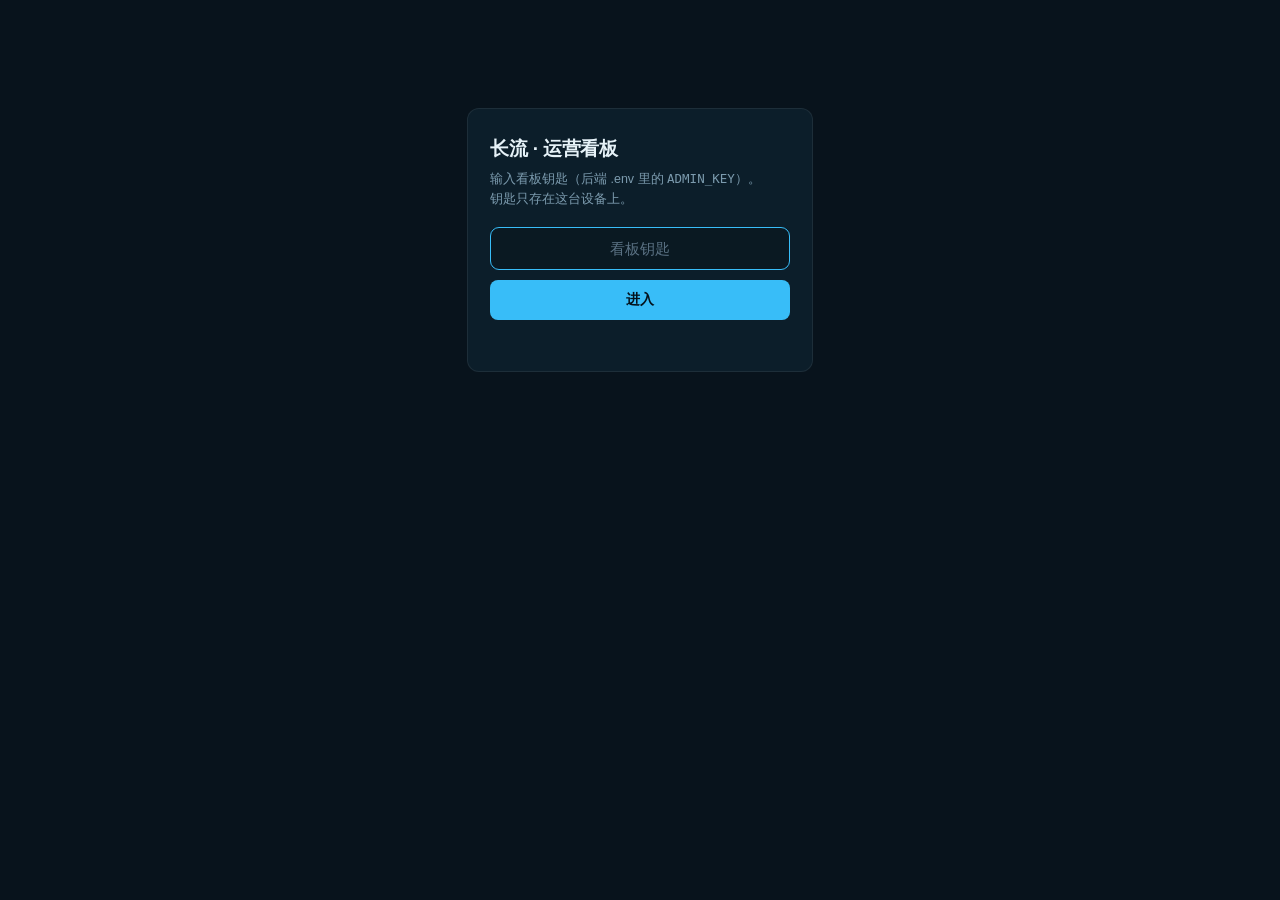
==== admin.html @ 615dea41 "看板细节打磨：表格不换行、坐标轴不重叠、KPI 文案收紧" ====
<!doctype html>
<html lang="zh-CN">
<head>
<meta charset="utf-8">
<meta name="viewport" content="width=device-width,initial-scale=1,viewport-fit=cover">
<meta name="robots" content="noindex,nofollow">
<meta name="theme-color" content="#08131C">
<title>长流 · 运营看板</title>
<style>
  :root{
    --bg:#08131C;
    --surface:#0C1E2A;
    --surface-2:#12293A;
    --line:rgba(255,255,255,.07);
    --line-2:rgba(255,255,255,.12);
    --txt:#E6F2F8;
    --dim:#7C9BAE;
    --dim-2:#5A7183;
    --accent:#38BDF8;
    --accent-2:#34D399;
    --warn:#FBBF24;
    --bad:#F87171;
    --r:12px;
  }
  *{box-sizing:border-box;-webkit-tap-highlight-color:transparent}
  html,body{margin:0;padding:0;background:var(--bg);color:var(--txt);
    font:14px/1.45 -apple-system,BlinkMacSystemFont,"Segoe UI","PingFang SC","Microsoft YaHei",sans-serif;
    -webkit-font-smoothing:antialiased}
  body{padding:0 0 48px}
  .num{font-variant-numeric:tabular-nums;letter-spacing:-.02em}

  /* ---------- 顶部 ---------- */
  .top{position:sticky;top:0;z-index:30;background:rgba(8,19,28,.86);
    backdrop-filter:saturate(160%) blur(12px);-webkit-backdrop-filter:saturate(160%) blur(12px);
    border-bottom:1px solid var(--line)}
  .top-in{max-width:1180px;margin:0 auto;padding:11px 16px;display:flex;align-items:center;gap:12px}
  .brand{display:flex;align-items:center;gap:9px;min-width:0}
  .logo{width:26px;height:26px;border-radius:8px;flex:0 0 auto;
    background:linear-gradient(140deg,#0E3550,#38BDF8);display:flex;align-items:center;
    justify-content:center;font-size:13px;font-weight:800;color:#04121c}
  .bt{font-size:15px;font-weight:700;letter-spacing:-.1px;white-space:nowrap}
  .bs{font-size:11.5px;color:var(--dim);display:flex;align-items:center;gap:5px;margin-top:1px}
  .dot{width:6px;height:6px;border-radius:50%;background:var(--accent-2);box-shadow:0 0 0 3px rgba(52,211,153,.14)}
  .dot.off{background:var(--bad);box-shadow:0 0 0 3px rgba(248,113,113,.14)}
  .spacer{flex:1}

  .btn{font-family:inherit;font-size:12.5px;font-weight:600;border:0;cursor:pointer;
    padding:7px 12px;border-radius:8px;background:var(--surface-2);color:var(--txt);
    transition:background .15s,color .15s;white-space:nowrap}
  .btn:hover{background:#17364A}
  .btn:active{transform:translateY(.5px)}
  .btn.on{background:rgba(56,189,248,.16);color:var(--accent)}
  .btn.ghost{background:transparent;box-shadow:inset 0 0 0 1px var(--line-2);color:var(--dim)}
  .btn.ghost:hover{color:var(--txt)}

  .wrap{max-width:1180px;margin:0 auto;padding:16px 16px 0}

  /* ---------- 卡片 ---------- */
  .card{background:var(--surface);border:1px solid var(--line);border-radius:var(--r);
    padding:14px 16px 12px;position:relative;overflow:hidden}
  .card-h{display:flex;align-items:center;justify-content:space-between;gap:10px;margin-bottom:10px}
  .card-t{font-size:12px;font-weight:600;color:var(--dim);letter-spacing:.02em;text-transform:none}

  /* ---------- KPI ---------- */
  .kpis{display:grid;grid-template-columns:repeat(4,1fr);gap:12px}
  .kpi{padding:13px 15px 10px}
  .kpi .k{font-size:12px;color:var(--dim);font-weight:600}
  .kpi .v{font-size:30px;font-weight:750;line-height:1.1;margin-top:6px;letter-spacing:-.03em}
  .kpi .v small{font-size:13px;font-weight:600;color:var(--dim);margin-left:4px;letter-spacing:0}
  .kpi .d{font-size:11px;color:var(--dim-2);margin-top:5px;line-height:1.5}
  .kpi .d b{font-weight:700;color:var(--txt)}
  .up{color:var(--accent-2)}.down{color:var(--bad)}.flat{color:var(--dim-2)}
  .spark{height:26px;margin-top:8px;margin-left:-2px;margin-right:-2px}

  /* ---------- 主图 ---------- */
  .main-chart{margin-top:12px}
  .chart-head{display:flex;align-items:flex-start;justify-content:space-between;gap:12px;margin-bottom:4px}
  .big{font-size:26px;font-weight:750;letter-spacing:-.03em;line-height:1.1}
  .sub{font-size:11.5px;color:var(--dim);margin-top:3px}
  .seg{display:flex;gap:4px;background:var(--surface-2);padding:3px;border-radius:9px;flex-wrap:wrap}
  .seg button{font-family:inherit;font-size:12px;font-weight:600;border:0;background:transparent;
    color:var(--dim);padding:5px 10px;border-radius:7px;cursor:pointer;white-space:nowrap}
  .seg button.on{background:rgba(56,189,248,.18);color:var(--accent)}
  .plot{position:relative;margin-top:8px}
  .plot svg{display:block;width:100%}
  .tip{position:absolute;pointer-events:none;background:#04121c;border:1px solid var(--line-2);
    border-radius:7px;padding:6px 9px;font-size:11.5px;white-space:nowrap;opacity:0;transition:opacity .1s;
    transform:translate(-50%,-100%);z-index:5;box-shadow:0 6px 18px rgba(0,0,0,.5)}
  .tip.on{opacity:1}
  .tip b{color:var(--accent);font-variant-numeric:tabular-nums}

  /* ---------- 两列 ---------- */
  .cols{display:grid;grid-template-columns:1.15fr 1fr;gap:12px;margin-top:12px}
  .bars24{display:flex;align-items:flex-end;gap:2px;height:96px;margin-top:2px}
  .b24{flex:1;background:linear-gradient(180deg,var(--accent),rgba(56,189,248,.22));
    border-radius:2px 2px 0 0;min-height:2px;position:relative}
  .b24.zero{background:rgba(255,255,255,.06)}
  .xaxis{display:flex;justify-content:space-between;font-size:10.5px;color:var(--dim-2);margin-top:5px}
  .heat-note{font-size:11.5px;color:var(--dim-2);margin-top:8px}

  .rank{display:flex;flex-direction:column;gap:9px;margin-top:2px}
  .rank-row{display:grid;grid-template-columns:78px 1fr 34px;gap:9px;align-items:center}
  .rank-n{font-size:12.5px;color:var(--dim);overflow:hidden;text-overflow:ellipsis;white-space:nowrap}
  .rank-bar{height:7px;border-radius:4px;background:rgba(255,255,255,.06);overflow:hidden}
  .rank-bar i{display:block;height:100%;border-radius:4px;
    background:linear-gradient(90deg,#1E6E96,var(--accent));transition:width .35s}
  .rank-v{font-size:12.5px;font-weight:700;text-align:right;color:var(--txt)}

  /* ---------- 表格 ---------- */
  .tbl{width:100%;border-collapse:collapse;font-size:12.5px}
  .tbl th{text-align:left;font-weight:600;color:var(--dim-2);font-size:11px;letter-spacing:.03em;
    padding:0 8px 7px;border-bottom:1px solid var(--line)}
  .tbl td{padding:7px 8px;border-bottom:1px solid rgba(255,255,255,.045);color:var(--txt)}
  .tbl tr:last-child td{border-bottom:0}
  .tbl .id{color:var(--dim-2);font-variant-numeric:tabular-nums}
  .tbl .who{font-weight:650;max-width:110px;overflow:hidden;text-overflow:ellipsis;white-space:nowrap}
  .tbl .r{text-align:right;font-variant-numeric:tabular-nums;white-space:nowrap}
  .pill{display:inline-block;font-size:10.5px;font-weight:700;padding:2px 7px;border-radius:99px;
    background:rgba(52,211,153,.14);color:var(--accent-2)}
  .pill.grey{background:rgba(255,255,255,.07);color:var(--dim)}

  /* ---------- 事件流 ---------- */
  .feed{display:flex;flex-direction:column}
  .ev{display:grid;grid-template-columns:20px 1fr auto;gap:9px;align-items:start;
    padding:7px 0;border-bottom:1px solid rgba(255,255,255,.045)}
  .ev:last-child{border-bottom:0}
  .ev-i{font-size:12px;line-height:18px;text-align:center;opacity:.85}
  .ev-t{font-size:12.5px;color:var(--txt);overflow:hidden;text-overflow:ellipsis;white-space:nowrap}
  .ev-m{font-size:11px;color:var(--dim-2);margin-top:1px}
  .ev-a{font-size:11px;color:var(--dim-2);white-space:nowrap;font-variant-numeric:tabular-nums}

  .empty{padding:26px 8px;text-align:center;color:var(--dim-2);font-size:12.5px}

  /* ---------- 登录 ---------- */
  .login{max-width:390px;margin:12vh auto 0;padding:0 22px}
  .login .card{padding:26px 22px}
  .login h1{font-size:19px;margin:0 0 6px;letter-spacing:-.2px}
  .login p{color:var(--dim);font-size:12.5px;margin:0 0 18px;line-height:1.6}
  .login input{width:100%;padding:12px 14px;border-radius:9px;border:1px solid var(--line-2);
    background:#0A1922;color:var(--txt);font-size:15px;font-family:inherit;outline:none;
    letter-spacing:.04em;text-align:center}
  .login input:focus{border-color:var(--accent)}
  .login input::placeholder{color:var(--dim-2);letter-spacing:0}
  .login button{width:100%;margin-top:10px;padding:11px;font-size:14px;background:var(--accent);color:#04121c}
  .err{color:var(--bad);font-size:12px;margin-top:9px;min-height:16px;text-align:center}

  .foot{max-width:1180px;margin:18px auto 0;padding:0 16px;color:var(--dim-2);
    font-size:11px;text-align:center;line-height:1.8}
  .foot code{background:var(--surface);padding:1px 5px;border-radius:4px;color:var(--dim)}
  .hide{display:none!important}

  /* ---------- 响应式 ---------- */
  @media (max-width:860px){
    .kpis{grid-template-columns:1fr 1fr}
    .cols{grid-template-columns:1fr}
  }
  @media (max-width:520px){
    .wrap{padding:12px 12px 0}
    .kpi .v{font-size:25px}
    .big{font-size:22px}
    .card{padding:12px 13px 10px}
    .tbl .opt{display:none}
    .bt{font-size:14px}
  }
</style>
</head>
<body>

<div id="login" class="login hide">
  <div class="card">
    <h1>长流 · 运营看板</h1>
    <p>输入看板钥匙（后端 .env 里的 <code>ADMIN_KEY</code>）。<br>钥匙只存在这台设备上。</p>
    <input id="key" type="password" placeholder="看板钥匙" autocomplete="off">
    <button id="enter" class="btn">进入</button>
    <div class="err" id="err"></div>
  </div>
</div>

<div id="app" class="hide">
  <div class="top">
    <div class="top-in">
      <div class="brand">
        <div class="logo">流</div>
        <div style="min-width:0">
          <div class="bt">运营看板</div>
          <div class="bs"><span class="dot" id="dot"></span><span id="stamp">连接中…</span></div>
        </div>
      </div>
      <div class="spacer"></div>
      <button id="auto" class="btn on">自动 10s</button>
      <button id="refresh" class="btn ghost">刷新</button>
      <button id="logout" class="btn ghost">换钥匙</button>
    </div>
  </div>

  <div class="wrap">
    <!-- KPI -->
    <div class="kpis">
      <div class="card kpi">
        <div class="k">注册用户</div>
        <div class="v num" id="k_users">–</div>
        <div class="d"><span id="k_users_d">今天 —</span><span id="k_users_dod" class="flat">—</span></div>
        <div class="spark" id="sp_users"></div>
      </div>
      <div class="card kpi">
        <div class="k">活跃设备</div>
        <div class="v num" id="k_dev">–</div>
        <div class="d"><span id="k_dev_d">7 天 —</span><span id="k_dev_dod" class="flat">—</span></div>
        <div class="spark" id="sp_dev"></div>
      </div>
      <div class="card kpi">
        <div class="k">今日访问 UV</div>
        <div class="v num" id="k_uv">–</div>
        <div class="d"><span id="k_uv_d">累计 —</span><span id="k_uv_dod" class="flat">—</span></div>
        <div class="spark" id="sp_pv"></div>
      </div>
      <div class="card kpi">
        <div class="k">自动识别</div>
        <div class="v num" id="k_auto">–</div>
        <div class="d"><span id="k_auto_d">今天 —</span><span id="k_auto_dod" class="flat">—</span></div>
        <div class="spark" id="sp_auto"></div>
      </div>
    </div>

    <!-- 主趋势图 -->
    <div class="card main-chart">
      <div class="chart-head">
        <div>
          <div class="card-t">近 14 天</div>
          <div class="big num" id="c_big">–</div>
          <div class="sub" id="c_sub">—</div>
        </div>
        <div class="seg" id="seg">
          <button data-m="users" class="on">新用户</button>
          <button data-m="auto">识别</button>
          <button data-m="posts">发帖</button>
          <button data-m="pv">访问</button>
        </div>
      </div>
      <div class="plot" id="plot">
        <div class="tip" id="tip"></div>
      </div>
    </div>

    <!-- 两列：时段 + 结构 -->
    <div class="cols">
      <div class="card">
        <div class="card-h"><div class="card-t">今日活跃时段（北京时间）</div>
          <div class="sub" id="h_peak" style="margin:0">—</div></div>
        <div class="bars24" id="h_bars"></div>
        <div class="xaxis"><span>0</span><span>6</span><span>12</span><span>18</span><span>23</span></div>
        <div class="heat-note" id="h_note">页面访问 + 自动识别，按小时合计</div>
      </div>
      <div class="card">
        <div class="card-t" style="margin-bottom:10px">结构占比</div>
        <div class="rank" id="rank_cat"></div>
        <div class="card-t" style="margin:14px 0 8px">识别来源</div>
        <div class="rank" id="rank_src"></div>
      </div>
    </div>

    <!-- 三块小指标 -->
    <div class="cols" style="grid-template-columns:1fr 1fr 1fr">
      <div class="card"><div class="card-t">广场帖子</div>
        <div class="v num" style="font-size:22px;font-weight:750;margin-top:4px" id="s_post">–</div>
        <div class="sub" id="s_post_d">—</div></div>
      <div class="card"><div class="card-t">投票</div>
        <div class="v num" style="font-size:22px;font-weight:750;margin-top:4px" id="s_vote">–</div>
        <div class="sub" id="s_vote_d">—</div></div>
      <div class="card"><div class="card-t">账本同步</div>
        <div class="v num" style="font-size:22px;font-weight:750;margin-top:4px" id="s_sync">–</div>
        <div class="sub" id="s_sync_d">—</div></div>
    </div>

    <!-- 明细 -->
    <div class="cols" style="grid-template-columns:1.25fr 1fr">
      <div class="card">
        <div class="card-h"><div class="card-t">最近注册</div><div class="sub" style="margin:0" id="u_note">—</div></div>
        <table class="tbl">
          <thead><tr><th style="width:42px">#</th><th>用户</th><th class="opt">设备</th><th class="r">注册</th><th class="r opt">最后活跃</th></tr></thead>
          <tbody id="u_body"><tr><td colspan="5" class="empty">加载中…</td></tr></tbody>
        </table>
      </div>
      <div class="card">
        <div class="card-h"><div class="card-t">实时动静</div><div class="sub" style="margin:0" id="f_note">—</div></div>
        <div class="feed" id="feed"><div class="empty">加载中…</div></div>
      </div>
    </div>
  </div>

  <div class="foot">
    数据只读 · 账本在云端是密文，这里看不到内容<br>
    后端没配 <code>ADMIN_KEY</code> 时整组接口返回 404
  </div>
</div>

<script>
(function () {
  "use strict";

  var API = (function () {
    var h = location.hostname;
    if (h === "book.yutiqu.eu.cc") return "https://v.yutiqu.eu.cc/api/v1";
    if (h === "127.0.0.1" || h === "localhost") return "http://127.0.0.1:8011/api/v1";
    return "https://v.yutiqu.eu.cc/api/v1";
  })();

  var KEY_STORE = "cl.admin.key";
  var $ = function (id) { return document.getElementById(id); };
  var timer = null, autoOn = true, metric = "users", stats = null, breakdown = null, busy = false;

  function key() { try { return localStorage.getItem(KEY_STORE) || ""; } catch (e) { return ""; } }
  function setKey(v) { try { v ? localStorage.setItem(KEY_STORE, v) : localStorage.removeItem(KEY_STORE); } catch (e) {} }

  function api(path) {
    return fetch(API + path, { headers: { "X-Admin-Key": key() }, cache: "no-store" })
      .then(function (r) {
        return r.text().then(function (t) {
          var j = null;
          try { j = t ? JSON.parse(t) : null; } catch (e) {}
          if (r.status === 403 || r.status === 404) {
            var e = new Error("钥匙不对，或后端没配 ADMIN_KEY");
            e.badKey = true;
            throw e;
          }
          if (!r.ok) throw new Error("HTTP " + r.status);
          return j;
        });
      });
  }

  function esc(s) {
    return String(s === undefined || s === null ? "" : s)
      .replace(/&/g, "&amp;").replace(/</g, "&lt;").replace(/>/g, "&gt;").replace(/"/g, "&quot;");
  }
  function pad(n) { return (n < 10 ? "0" : "") + n; }

  function bj(iso, withDate) {
    if (!iso) return "—";
    var t = Date.parse(iso);
    if (!isFinite(t)) return "—";
    var d = new Date(t + 8 * 3600 * 1000);
    var hm = pad(d.getUTCHours()) + ":" + pad(d.getUTCMinutes());
    return withDate ? pad(d.getUTCMonth() + 1) + "-" + pad(d.getUTCDate()) + " " + hm : hm;
  }
  function ago(iso) {
    if (!iso) return "—";
    var t = Date.parse(iso);
    if (!isFinite(t)) return "—";
    var d = Date.now() - t;
    if (d < 0) d = 0;
    if (d < 60000) return "刚刚";
    if (d < 3600000) return Math.floor(d / 60000) + " 分钟前";
    if (d < 86400000) return Math.floor(d / 3600000) + " 小时前";
    return Math.floor(d / 86400000) + " 天前";
  }
  function fmtBytes(n) {
    if (!n) return "0 KB";
    if (n < 1048576) return (n / 1024).toFixed(1) + " KB";
    return (n / 1048576).toFixed(1) + " MB";
  }

  /* ---------- 小图：sparkline ---------- */
  function sparkline(el, vals, color) {
    if (!el) return;
    var w = el.clientWidth || 120, h = el.clientHeight || 26;
    var max = Math.max.apply(null, vals.concat([1]));
    var n = vals.length;
    if (!n) { el.innerHTML = ""; return; }
    var dx = n > 1 ? w / (n - 1) : 0;
    var pts = vals.map(function (v, i) {
      var x = i * dx, y = h - 2 - (v / max) * (h - 4);
      return [x, y];
    });
    var line = pts.map(function (p, i) { return (i ? "L" : "M") + p[0].toFixed(1) + " " + p[1].toFixed(1); }).join("");
    var area = line + "L" + w + " " + h + "L0 " + h + "Z";
    var gid = "sg" + Math.random().toString(36).slice(2, 8);
    el.innerHTML =
      '<svg width="100%" height="' + h + '" viewBox="0 0 ' + w + " " + h + '" preserveAspectRatio="none">' +
      '<defs><linearGradient id="' + gid + '" x1="0" y1="0" x2="0" y2="1">' +
      '<stop offset="0" stop-color="' + color + '" stop-opacity=".28"/>' +
      '<stop offset="1" stop-color="' + color + '" stop-opacity="0"/></linearGradient></defs>' +
      '<path d="' + area + '" fill="url(#' + gid + ')"/>' +
      '<path d="' + line + '" fill="none" stroke="' + color + '" stroke-width="1.6" ' +
      'stroke-linejoin="round" stroke-linecap="round" vector-effect="non-scaling-stroke"/>' +
      "</svg>";
  }

  /* ---------- 主图：面积折线 + 网格 + hover ---------- */
  var SERIES = {
    users: { name: "新用户", color: "#38BDF8" },
    auto: { name: "自动识别", color: "#34D399" },
    posts: { name: "广场发帖", color: "#FBBF24" },
    pv: { name: "页面访问", color: "#A78BFA" }
  };

  function drawMain(trend) {
    var wrapEl = $("plot");
    if (!wrapEl || !trend || !trend.length) return;
    var w = wrapEl.clientWidth || 600;
    var h = Math.max(150, Math.min(210, Math.round(w * 0.30)));
    var padL = 30, padR = 8, padT = 10, padB = 20;
    var iw = w - padL - padR, ih = h - padT - padB;
    var meta = SERIES[metric] || SERIES.users;
    var vals = trend.map(function (d) { return d[metric] || 0; });
    var max = Math.max.apply(null, vals.concat([1]));
    // 纵轴取整到好看的刻度
    var step = Math.max(1, Math.ceil(max / 4));
    var top = step * 4;

    var x = function (i) { return padL + (trend.length > 1 ? (i * iw) / (trend.length - 1) : iw / 2); };
    var y = function (v) { return padT + ih - (v / top) * ih; };

    var svg = [];
    svg.push('<svg width="100%" height="' + h + '" viewBox="0 0 ' + w + " " + h + '" role="img">');

    // 横向网格 + 纵轴刻度
    for (var g = 0; g <= 4; g++) {
      var v = (top / 4) * g;
      var gy = y(v);
      svg.push('<line x1="' + padL + '" y1="' + gy.toFixed(1) + '" x2="' + (w - padR) + '" y2="' +
        gy.toFixed(1) + '" stroke="rgba(255,255,255,.06)" stroke-width="1"/>');
      svg.push('<text x="' + (padL - 6) + '" y="' + (gy + 3.5).toFixed(1) +
        '" fill="#5A7183" font-size="9.5" text-anchor="end">' + Math.round(v) + "</text>");
    }

    // 面积 + 线
    var line = "", area = "";
    for (var i = 0; i < trend.length; i++) {
      var px = x(i), py = y(vals[i]);
      line += (i ? "L" : "M") + px.toFixed(1) + " " + py.toFixed(1);
    }
    area = line + "L" + x(trend.length - 1).toFixed(1) + " " + (padT + ih) + "L" + x(0).toFixed(1) + " " + (padT + ih) + "Z";
    var gid = "mg" + Math.random().toString(36).slice(2, 8);
    svg.push('<defs><linearGradient id="' + gid + '" x1="0" y1="0" x2="0" y2="1">' +
      '<stop offset="0" stop-color="' + meta.color + '" stop-opacity=".30"/>' +
      '<stop offset="1" stop-color="' + meta.color + '" stop-opacity="0"/></linearGradient></defs>');
    svg.push('<path d="' + area + '" fill="url(#' + gid + ')"/>');
    svg.push('<path d="' + line + '" fill="none" stroke="' + meta.color + '" stroke-width="2" ' +
      'stroke-linejoin="round" stroke-linecap="round"/>');

    // 数据点 + 末点高亮
    for (var k = 0; k < trend.length; k++) {
      var isLast = k === trend.length - 1;
      svg.push('<circle cx="' + x(k).toFixed(1) + '" cy="' + y(vals[k]).toFixed(1) + '" r="' +
        (isLast ? 3.4 : 2.1) + '" fill="' + (isLast ? meta.color : "#0C1E2A") + '" stroke="' +
        meta.color + '" stroke-width="1.4"/>');
    }

    // 横轴日期（隔一个显示一个，窄屏更少）
    var skip = w < 420 ? 3 : 2;
    for (var m = 0; m < trend.length; m++) {
      if (m === 0) continue;   // 第一个和 y 轴的 0 会叠在一起
      if (m % skip !== 0 && m !== trend.length - 1) continue;
      svg.push('<text x="' + x(m).toFixed(1) + '" y="' + (h - 6) +
        '" fill="#5A7183" font-size="9.5" text-anchor="middle">' + esc(trend[m].day) + "</text>");
    }
    svg.push("</svg>");

    // hover 热区
    var hits = "";
    for (var q = 0; q < trend.length; q++) {
      var hw = iw / Math.max(1, trend.length - 1);
      hits += '<rect x="' + (x(q) - hw / 2).toFixed(1) + '" y="0" width="' + hw.toFixed(1) +
        '" height="' + h + '" fill="transparent" data-i="' + q + '"/>';
    }
    wrapEl.innerHTML = '<div class="tip" id="tip"></div>' + svg.join("") .replace("</svg>", hits + "</svg>");

    // 汇总
    var sum = vals.reduce(function (a, b) { return a + b; }, 0);
    var peak = Math.max.apply(null, vals);
    var peakIdx = vals.indexOf(peak);
    $("c_big").textContent = sum;
    $("c_sub").textContent = "14 天合计 · 单日最高 " + peak + "（" + trend[peakIdx].day + "）· 日均 " +
      (sum / trend.length).toFixed(1);

    // hover 提示
    var tip = $("tip");
    Array.prototype.forEach.call(wrapEl.querySelectorAll("rect[data-i]"), function (r) {
      function show(ev) {
        var i = Number(r.getAttribute("data-i"));
        var t = trend[i];
        var vv = t[metric] || 0;
        tip.innerHTML = "<b>" + vv + "</b> " + meta.name + "<br>" + esc(t.day);
        var box = wrapEl.getBoundingClientRect();
        var cx = ev.clientX - box.left;
        if (!ev.clientX) cx = x(i);
        tip.style.left = Math.max(36, Math.min(box.width - 36, cx)) + "px";
        tip.style.top = (y(vv) - 8) + "px";
        tip.classList.add("on");
      }
      r.addEventListener("mouseenter", show);
      r.addEventListener("mousemove", show);
      r.addEventListener("mouseleave", function () { tip.classList.remove("on"); });
      r.addEventListener("touchstart", show, { passive: true });
    });
  }

  /* ---------- 24 小时 ---------- */
  function drawHours(hourly) {
    var el = $("h_bars");
    if (!el) return;
    var arr = hourly || [];
    var max = Math.max.apply(null, arr.concat([1]));
    el.innerHTML = arr.map(function (v, i) {
      var pct = max > 0 ? Math.round((v / max) * 100) : 0;
      return '<div class="b24' + (v ? "" : " zero") + '" style="height:' + (v ? Math.max(pct, 5) : 3) +
        '%" title="' + i + ' 时：' + v + '"></div>';
    }).join("");
    var peak = Math.max.apply(null, arr.concat([0]));
    var at = arr.indexOf(peak);
    $("h_peak").textContent = peak > 0 ? ("最忙 " + at + ":00 · " + peak + " 次") : "今天还没有动静";
  }

  /* ---------- 占比条 ---------- */
  function drawRank(el, items, unit) {
    if (!el) return;
    if (!items || !items.length) { el.innerHTML = '<div class="empty">还没有数据</div>'; return; }
    var max = Math.max.apply(null, items.map(function (x) { return x.n; }).concat([1]));
    el.innerHTML = items.map(function (x) {
      return '<div class="rank-row">' +
        '<div class="rank-n" title="' + esc(x.name) + '">' + esc(x.name) + "</div>" +
        '<div class="rank-bar"><i style="width:' + Math.round((x.n / max) * 100) + '%"></i></div>' +
        '<div class="rank-v">' + x.n + "</div></div>";
    }).join("");
  }

  /* ---------- 列表 ---------- */
  function drawUsers(items) {
    var body = $("u_body");
    if (!items || !items.length) {
      body.innerHTML = '<tr><td colspan="5" class="empty">还没有人注册</td></tr>';
      $("u_note").textContent = "0 人";
      return;
    }
    var now = Date.now();
    $("u_note").textContent = "共 " + items.length + " 人";
    body.innerHTML = items.map(function (u) {
      var isNew = u.createdAt && (now - Date.parse(u.createdAt) < 86400000);
      return "<tr>" +
        '<td class="id">' + u.id + "</td>" +
        '<td class="who">' + esc(u.username) + "</td>" +
        '<td class="opt"><span class="pill' + (isNew ? "" : " grey") + '">' + (u.devices || 0) + " 台</span></td>" +
        '<td class="r">' + ago(u.createdAt) + "</td>" +
        '<td class="r opt">' + (u.lastSeenAt ? ago(u.lastSeenAt) : "—") + "</td>" +
        "</tr>";
    }).join("");
  }

  function drawFeed(items) {
    var el = $("feed");
    if (!items || !items.length) { el.innerHTML = '<div class="empty">还没有动静</div>'; $("f_note").textContent = ""; return; }
    var icon = { register: "👤", post: "🗳", auto: "📷", sync: "🔄" };
    $("f_note").textContent = "最近 " + items.length + " 条";
    el.innerHTML = items.map(function (e) {
      return '<div class="ev">' +
        '<div class="ev-i">' + (icon[e.kind] || "·") + "</div>" +
        "<div><div class=\"ev-t\">" + esc(e.text) + "</div>" +
        '<div class="ev-m">' + bj(e.at, true) + "</div></div>" +
        '<div class="ev-a">' + ago(e.at) + "</div></div>";
    }).join("");
  }

  function dod(today, yest) {
    var d = (today || 0) - (yest || 0);
    if (d > 0) return '<span class="up">▲ ' + d + "</span>";
    if (d < 0) return '<span class="down">▼ ' + Math.abs(d) + "</span>";
    return '<span class="flat">— 持平</span>';
  }

  /* ---------- 拉数据 ---------- */
  function load() {
    if (busy) return;
    busy = true;
    /* 四个接口并行发。
       原来是 stats 回来之后才发另外三个，隧道往返 500ms+ 的话首屏要等两轮；
       并行之后一次往返就全齐，看板打开快一倍。 */
    Promise.all([
      api("/admin/stats"),
      api("/admin/users?limit=12"),
      api("/admin/feed?limit=18"),
      api("/admin/breakdown")
    ]).then(function (res) {
      var s = res[0] || {};
      stats = s;
      var users = (res[1] && res[1].items) || [];
      var feed = (res[2] && res[2].items) || [];
      breakdown = res[3] || {};
      var tr = s.trend || [];
      var today = tr[tr.length - 1] || {};
      var yest = tr[tr.length - 2] || {};

      $("dot").className = "dot";
      $("stamp").textContent = "更新 " + bj(s.at) + " 北京时间";

      // KPI
      $("k_users").textContent = s.users.total;
      $("k_users_d").innerHTML = "今日 <b>" + s.users.today + "</b> ・ 7日 <b>" + s.users.week + "</b>";
      $("k_users_dod").innerHTML = dod(today.users, yest.users);

      $("k_dev").textContent = s.devices.activeToday;
      $("k_dev_d").innerHTML = "共 <b>" + s.devices.total + "</b> 台 ・ 7日 <b>" + s.devices.activeWeek + "</b>";
      $("k_dev_dod").innerHTML = '<span class="flat">按天见访问</span>';

      $("k_uv").textContent = s.pageview.uvToday;
      $("k_uv_d").innerHTML = "累计 <b>" + s.pageview.pvTotal + "</b> 次";
      $("k_uv_dod").innerHTML = dod(s.pageview.pvToday, yest.pv);

      $("k_auto").textContent = s.auto.total;
      $("k_auto_d").innerHTML = "今日 <b>" + s.auto.today + "</b> ・ 待确认 <b>" + s.auto.pending + "</b>";
      $("k_auto_dod").innerHTML = dod(today.auto, yest.auto);

      // sparkline：用趋势序列（最后一列是今天）
      sparkline($("sp_users"), tr.map(function (d) { return d.users; }), SERIES.users.color);
      sparkline($("sp_auto"), tr.map(function (d) { return d.auto; }), SERIES.auto.color);
      sparkline($("sp_pv"), tr.map(function (d) { return d.pv; }), SERIES.pv.color);
      // 设备没有逐日序列，用 PV 顶上（同为"来了多少次"）
      sparkline($("sp_dev"), tr.map(function (d) { return d.pv; }), "#22A6B3");

      // 主图
      drawMain(tr);

      // 小指标
      $("s_post").textContent = s.decide.posts;
      $("s_post_d").innerHTML = "今天 <b style='color:#E6F2F8'>" + s.decide.postsToday + "</b> · 评论 " + s.decide.comments;
      $("s_vote").textContent = s.decide.votes;
      $("s_vote_d").innerHTML = "今天 <b style='color:#E6F2F8'>" + s.decide.votesToday + "</b>";
      $("s_sync").textContent = s.sync.blobs;
      $("s_sync_d").textContent = fmtBytes(s.sync.bytes) + " · 最近 " + ago(s.sync.lastAt);

      // 结构
      drawHours(breakdown.hourly || []);
      drawRank($("rank_cat"), breakdown.categories || []);
      drawRank($("rank_src"), breakdown.sources || []);

      drawUsers(users);
      drawFeed(feed);

      busy = false;
    }).catch(function (e) {
      busy = false;
      $("dot").className = "dot off";
      $("stamp").textContent = "拉不到数据：" + (e.message || e);
      if (e.badKey) showLogin(e.message);
    });
  }

  function start() { stop(); if (autoOn) timer = setInterval(load, 10000); load(); }
  function stop() { if (timer) { clearInterval(timer); timer = null; } }

  function showLogin(msg) {
    stop();
    $("app").classList.add("hide");
    $("login").classList.remove("hide");
    $("err").textContent = msg || "";
    setTimeout(function () { $("key").focus(); }, 60);
  }
  function showApp() {
    $("login").classList.add("hide");
    $("app").classList.remove("hide");
    start();
  }

  $("enter").addEventListener("click", function () {
    var v = ($("key").value || "").trim();
    if (!v) { $("err").textContent = "先填钥匙"; return; }
    setKey(v);
    api("/admin/stats").then(function () { showApp(); })
      .catch(function (e) {
        setKey("");
        $("err").textContent = e.badKey ? "钥匙不对，看后端的 ADMIN_KEY" : ("连不上：" + e.message);
      });
  });
  $("key").addEventListener("keydown", function (e) { if (e.key === "Enter") $("enter").click(); });

  $("refresh").addEventListener("click", function () { load(); });
  $("auto").addEventListener("click", function () {
    autoOn = !autoOn;
    $("auto").className = autoOn ? "btn on" : "btn ghost";
    $("auto").textContent = autoOn ? "自动 10s" : "已暂停";
    autoOn ? start() : stop();
  });
  $("logout").addEventListener("click", function () { setKey(""); showLogin(""); });

  Array.prototype.forEach.call(document.querySelectorAll("#seg button"), function (b) {
    b.addEventListener("click", function () {
      metric = b.getAttribute("data-m");
      Array.prototype.forEach.call(document.querySelectorAll("#seg button"), function (x) {
        x.className = x === b ? "on" : "";
      });
      if (stats) drawMain(stats.trend || []);
    });
  });

  // 窄屏只留关键列，宽度变化要重画（SVG 是按像素算的）
  var rt = null;
  window.addEventListener("resize", function () {
    if (rt) clearTimeout(rt);
    rt = setTimeout(function () {
      if (!stats) return;
      var tr = stats.trend || [];
      var m = [["k_users", "users"], ["k_auto", "auto"], ["k_uv", "pv"]];
      sparkline($("sp_users"), tr.map(function (d) { return d.users; }), SERIES.users.color);
      sparkline($("sp_auto"), tr.map(function (d) { return d.auto; }), SERIES.auto.color);
      sparkline($("sp_pv"), tr.map(function (d) { return d.pv; }), SERIES.pv.color);
      sparkline($("sp_dev"), tr.map(function (d) { return d.pv; }), "#22A6B3");
      drawMain(tr);
    }, 180);
  });

  document.addEventListener("visibilitychange", function () {
    if (document.hidden) stop(); else if (key()) start();
  });

  if (key()) showApp(); else showLogin("");
})();
</script>
</body>
</html>
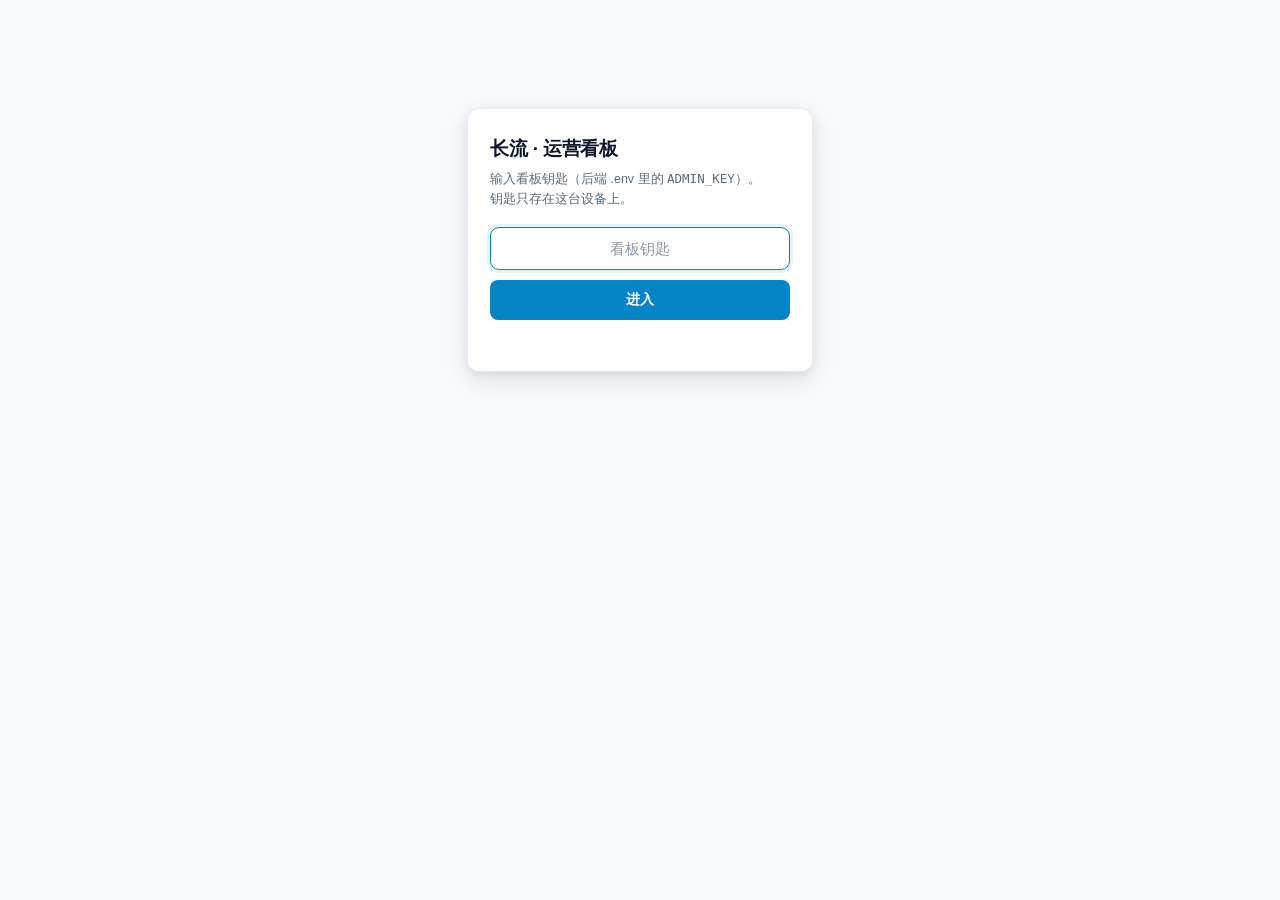
==== commit 8dbe371d: "看板改亮色主题" ====
--- a/admin.html
+++ b/admin.html
@@ -4,23 +4,26 @@
 <meta charset="utf-8">
 <meta name="viewport" content="width=device-width,initial-scale=1,viewport-fit=cover">
 <meta name="robots" content="noindex,nofollow">
-<meta name="theme-color" content="#08131C">
+<meta name="theme-color" content="#F7F9FB">
 <title>长流 · 运营看板</title>
 <style>
   :root{
-    --bg:#08131C;
-    --surface:#0C1E2A;
-    --surface-2:#12293A;
-    --line:rgba(255,255,255,.07);
-    --line-2:rgba(255,255,255,.12);
-    --txt:#E6F2F8;
-    --dim:#7C9BAE;
-    --dim-2:#5A7183;
-    --accent:#38BDF8;
-    --accent-2:#34D399;
-    --warn:#FBBF24;
-    --bad:#F87171;
+    --bg:#F7F9FB;
+    --surface:#FFFFFF;
+    --surface-2:#F1F5F9;
+    --line:#E7ECF1;
+    --line-2:#DCE3EA;
+    --txt:#0F172A;
+    --dim:#5A6B7B;
+    --dim-2:#8A99A8;
+    --accent:#0284C7;
+    --accent-soft:#E0F2FE;
+    --accent-2:#10B981;
+    --warn:#D97706;
+    --bad:#DC2626;
     --r:12px;
+    --shadow:0 1px 2px rgba(16,24,40,.04), 0 1px 3px rgba(16,24,40,.06);
+    --shadow-lg:0 8px 24px rgba(16,24,40,.10), 0 2px 6px rgba(16,24,40,.06);
   }
   *{box-sizing:border-box;-webkit-tap-highlight-color:transparent}
   html,body{margin:0;padding:0;background:var(--bg);color:var(--txt);
@@ -30,123 +33,132 @@
   .num{font-variant-numeric:tabular-nums;letter-spacing:-.02em}
 
   /* ---------- 顶部 ---------- */
-  .top{position:sticky;top:0;z-index:30;background:rgba(8,19,28,.86);
-    backdrop-filter:saturate(160%) blur(12px);-webkit-backdrop-filter:saturate(160%) blur(12px);
+  .top{position:sticky;top:0;z-index:30;background:rgba(255,255,255,.88);
+    backdrop-filter:saturate(180%) blur(12px);-webkit-backdrop-filter:saturate(180%) blur(12px);
     border-bottom:1px solid var(--line)}
   .top-in{max-width:1180px;margin:0 auto;padding:11px 16px;display:flex;align-items:center;gap:12px}
   .brand{display:flex;align-items:center;gap:9px;min-width:0}
   .logo{width:26px;height:26px;border-radius:8px;flex:0 0 auto;
     background:linear-gradient(140deg,#0E3550,#38BDF8);display:flex;align-items:center;
-    justify-content:center;font-size:13px;font-weight:800;color:#04121c}
-  .bt{font-size:15px;font-weight:700;letter-spacing:-.1px;white-space:nowrap}
+    justify-content:center;font-size:13px;font-weight:800;color:#fff;
+    box-shadow:0 1px 2px rgba(14,53,80,.25)}
+  .bt{font-size:15px;font-weight:700;letter-spacing:-.1px;white-space:nowrap;color:var(--txt)}
   .bs{font-size:11.5px;color:var(--dim);display:flex;align-items:center;gap:5px;margin-top:1px}
-  .dot{width:6px;height:6px;border-radius:50%;background:var(--accent-2);box-shadow:0 0 0 3px rgba(52,211,153,.14)}
-  .dot.off{background:var(--bad);box-shadow:0 0 0 3px rgba(248,113,113,.14)}
+  .dot{width:6px;height:6px;border-radius:50%;background:var(--accent-2);
+    box-shadow:0 0 0 3px rgba(16,185,129,.16)}
+  .dot.off{background:var(--bad);box-shadow:0 0 0 3px rgba(220,38,38,.14)}
   .spacer{flex:1}
 
   .btn{font-family:inherit;font-size:12.5px;font-weight:600;border:0;cursor:pointer;
     padding:7px 12px;border-radius:8px;background:var(--surface-2);color:var(--txt);
     transition:background .15s,color .15s;white-space:nowrap}
-  .btn:hover{background:#17364A}
+  .btn:hover{background:#E3EAF1}
   .btn:active{transform:translateY(.5px)}
-  .btn.on{background:rgba(56,189,248,.16);color:var(--accent)}
+  .btn.on{background:var(--accent-soft);color:var(--accent)}
   .btn.ghost{background:transparent;box-shadow:inset 0 0 0 1px var(--line-2);color:var(--dim)}
-  .btn.ghost:hover{color:var(--txt)}
+  .btn.ghost:hover{color:var(--txt);background:var(--surface-2)}
 
   .wrap{max-width:1180px;margin:0 auto;padding:16px 16px 0}
 
   /* ---------- 卡片 ---------- */
   .card{background:var(--surface);border:1px solid var(--line);border-radius:var(--r);
-    padding:14px 16px 12px;position:relative;overflow:hidden}
+    padding:14px 16px 12px;position:relative;overflow:hidden;box-shadow:var(--shadow)}
   .card-h{display:flex;align-items:center;justify-content:space-between;gap:10px;margin-bottom:10px}
-  .card-t{font-size:12px;font-weight:600;color:var(--dim);letter-spacing:.02em;text-transform:none}
+  .card-t{font-size:12px;font-weight:600;color:var(--dim);letter-spacing:.02em}
 
   /* ---------- KPI ---------- */
   .kpis{display:grid;grid-template-columns:repeat(4,1fr);gap:12px}
   .kpi{padding:13px 15px 10px}
   .kpi .k{font-size:12px;color:var(--dim);font-weight:600}
-  .kpi .v{font-size:30px;font-weight:750;line-height:1.1;margin-top:6px;letter-spacing:-.03em}
-  .kpi .v small{font-size:13px;font-weight:600;color:var(--dim);margin-left:4px;letter-spacing:0}
+  .kpi .v{font-size:30px;font-weight:750;line-height:1.1;margin-top:6px;letter-spacing:-.03em;color:var(--txt)}
   .kpi .d{font-size:11px;color:var(--dim-2);margin-top:5px;line-height:1.5}
   .kpi .d b{font-weight:700;color:var(--txt)}
-  .up{color:var(--accent-2)}.down{color:var(--bad)}.flat{color:var(--dim-2)}
+  .up{color:#059669;font-weight:700}
+  .down{color:var(--bad);font-weight:700}
+  .flat{color:var(--dim-2)}
   .spark{height:26px;margin-top:8px;margin-left:-2px;margin-right:-2px}
 
   /* ---------- 主图 ---------- */
   .main-chart{margin-top:12px}
   .chart-head{display:flex;align-items:flex-start;justify-content:space-between;gap:12px;margin-bottom:4px}
-  .big{font-size:26px;font-weight:750;letter-spacing:-.03em;line-height:1.1}
+  .big{font-size:26px;font-weight:750;letter-spacing:-.03em;line-height:1.1;color:var(--txt)}
   .sub{font-size:11.5px;color:var(--dim);margin-top:3px}
   .seg{display:flex;gap:4px;background:var(--surface-2);padding:3px;border-radius:9px;flex-wrap:wrap}
   .seg button{font-family:inherit;font-size:12px;font-weight:600;border:0;background:transparent;
-    color:var(--dim);padding:5px 10px;border-radius:7px;cursor:pointer;white-space:nowrap}
-  .seg button.on{background:rgba(56,189,248,.18);color:var(--accent)}
+    color:var(--dim);padding:5px 10px;border-radius:7px;cursor:pointer;white-space:nowrap;transition:.15s}
+  .seg button:hover{color:var(--txt)}
+  .seg button.on{background:#fff;color:var(--accent);box-shadow:0 1px 2px rgba(16,24,40,.08)}
   .plot{position:relative;margin-top:8px}
   .plot svg{display:block;width:100%}
-  .tip{position:absolute;pointer-events:none;background:#04121c;border:1px solid var(--line-2);
-    border-radius:7px;padding:6px 9px;font-size:11.5px;white-space:nowrap;opacity:0;transition:opacity .1s;
-    transform:translate(-50%,-100%);z-index:5;box-shadow:0 6px 18px rgba(0,0,0,.5)}
+  .tip{position:absolute;pointer-events:none;background:#fff;border:1px solid var(--line-2);
+    border-radius:8px;padding:6px 10px;font-size:11.5px;color:var(--txt);white-space:nowrap;
+    opacity:0;transition:opacity .1s;transform:translate(-50%,-100%);
+    z-index:5;box-shadow:var(--shadow-lg)}
   .tip.on{opacity:1}
-  .tip b{color:var(--accent);font-variant-numeric:tabular-nums}
+  .tip b{color:var(--accent);font-variant-numeric:tabular-nums;font-size:13px}
 
   /* ---------- 两列 ---------- */
   .cols{display:grid;grid-template-columns:1.15fr 1fr;gap:12px;margin-top:12px}
   .bars24{display:flex;align-items:flex-end;gap:2px;height:96px;margin-top:2px}
-  .b24{flex:1;background:linear-gradient(180deg,var(--accent),rgba(56,189,248,.22));
+  .b24{flex:1;background:linear-gradient(180deg,#38BDF8,#BAE6FD);
     border-radius:2px 2px 0 0;min-height:2px;position:relative}
-  .b24.zero{background:rgba(255,255,255,.06)}
+  .b24.zero{background:#EDF1F5}
   .xaxis{display:flex;justify-content:space-between;font-size:10.5px;color:var(--dim-2);margin-top:5px}
   .heat-note{font-size:11.5px;color:var(--dim-2);margin-top:8px}
 
   .rank{display:flex;flex-direction:column;gap:9px;margin-top:2px}
   .rank-row{display:grid;grid-template-columns:78px 1fr 34px;gap:9px;align-items:center}
   .rank-n{font-size:12.5px;color:var(--dim);overflow:hidden;text-overflow:ellipsis;white-space:nowrap}
-  .rank-bar{height:7px;border-radius:4px;background:rgba(255,255,255,.06);overflow:hidden}
+  .rank-bar{height:7px;border-radius:4px;background:#EEF2F6;overflow:hidden}
   .rank-bar i{display:block;height:100%;border-radius:4px;
-    background:linear-gradient(90deg,#1E6E96,var(--accent));transition:width .35s}
+    background:linear-gradient(90deg,#7DD3FC,#0284C7);transition:width .35s}
   .rank-v{font-size:12.5px;font-weight:700;text-align:right;color:var(--txt)}
 
   /* ---------- 表格 ---------- */
   .tbl{width:100%;border-collapse:collapse;font-size:12.5px}
   .tbl th{text-align:left;font-weight:600;color:var(--dim-2);font-size:11px;letter-spacing:.03em;
     padding:0 8px 7px;border-bottom:1px solid var(--line)}
-  .tbl td{padding:7px 8px;border-bottom:1px solid rgba(255,255,255,.045);color:var(--txt)}
+  .tbl td{padding:7px 8px;border-bottom:1px solid #F1F5F9;color:var(--txt)}
   .tbl tr:last-child td{border-bottom:0}
+  .tbl tbody tr:hover td{background:#FAFCFE}
   .tbl .id{color:var(--dim-2);font-variant-numeric:tabular-nums}
-  .tbl .who{font-weight:650;max-width:110px;overflow:hidden;text-overflow:ellipsis;white-space:nowrap}
-  .tbl .r{text-align:right;font-variant-numeric:tabular-nums;white-space:nowrap}
+  .tbl .who{font-weight:650;max-width:92px;overflow:hidden;text-overflow:ellipsis;white-space:nowrap}
+  .tbl .r{text-align:right;font-variant-numeric:tabular-nums;white-space:nowrap;color:var(--dim)}
   .pill{display:inline-block;font-size:10.5px;font-weight:700;padding:2px 7px;border-radius:99px;
-    background:rgba(52,211,153,.14);color:var(--accent-2)}
-  .pill.grey{background:rgba(255,255,255,.07);color:var(--dim)}
+    background:#D1FAE5;color:#047857}
+  .pill.grey{background:#F1F5F9;color:var(--dim)}
 
   /* ---------- 事件流 ---------- */
   .feed{display:flex;flex-direction:column}
   .ev{display:grid;grid-template-columns:20px 1fr auto;gap:9px;align-items:start;
-    padding:7px 0;border-bottom:1px solid rgba(255,255,255,.045)}
+    padding:7px 0;border-bottom:1px solid #F1F5F9}
   .ev:last-child{border-bottom:0}
-  .ev-i{font-size:12px;line-height:18px;text-align:center;opacity:.85}
+  .ev-i{font-size:12px;line-height:18px;text-align:center;opacity:.9}
   .ev-t{font-size:12.5px;color:var(--txt);overflow:hidden;text-overflow:ellipsis;white-space:nowrap}
   .ev-m{font-size:11px;color:var(--dim-2);margin-top:1px}
   .ev-a{font-size:11px;color:var(--dim-2);white-space:nowrap;font-variant-numeric:tabular-nums}
+  @media (max-width:560px){ .ev-a{display:none} .ev{grid-template-columns:20px 1fr} }
 
   .empty{padding:26px 8px;text-align:center;color:var(--dim-2);font-size:12.5px}
 
   /* ---------- 登录 ---------- */
   .login{max-width:390px;margin:12vh auto 0;padding:0 22px}
-  .login .card{padding:26px 22px}
-  .login h1{font-size:19px;margin:0 0 6px;letter-spacing:-.2px}
+  .login .card{padding:26px 22px;box-shadow:var(--shadow-lg)}
+  .login h1{font-size:19px;margin:0 0 6px;letter-spacing:-.2px;color:var(--txt)}
   .login p{color:var(--dim);font-size:12.5px;margin:0 0 18px;line-height:1.6}
   .login input{width:100%;padding:12px 14px;border-radius:9px;border:1px solid var(--line-2);
-    background:#0A1922;color:var(--txt);font-size:15px;font-family:inherit;outline:none;
-    letter-spacing:.04em;text-align:center}
-  .login input:focus{border-color:var(--accent)}
+    background:#FBFCFE;color:var(--txt);font-size:15px;font-family:inherit;outline:none;
+    letter-spacing:.04em;text-align:center;transition:border-color .15s,background .15s}
+  .login input:focus{border-color:var(--accent);background:#fff;box-shadow:0 0 0 3px rgba(2,132,199,.10)}
   .login input::placeholder{color:var(--dim-2);letter-spacing:0}
-  .login button{width:100%;margin-top:10px;padding:11px;font-size:14px;background:var(--accent);color:#04121c}
+  .login button{width:100%;margin-top:10px;padding:11px;font-size:14px;
+    background:var(--accent);color:#fff;font-weight:700}
+  .login button:hover{background:#0369A1}
   .err{color:var(--bad);font-size:12px;margin-top:9px;min-height:16px;text-align:center}
 
   .foot{max-width:1180px;margin:18px auto 0;padding:0 16px;color:var(--dim-2);
     font-size:11px;text-align:center;line-height:1.8}
-  .foot code{background:var(--surface);padding:1px 5px;border-radius:4px;color:var(--dim)}
+  .foot code{background:var(--surface-2);padding:1px 5px;border-radius:4px;color:var(--dim)}
   .hide{display:none!important}
 
   /* ---------- 响应式 ---------- */
@@ -199,25 +211,25 @@
       <div class="card kpi">
         <div class="k">注册用户</div>
         <div class="v num" id="k_users">–</div>
-        <div class="d"><span id="k_users_d">今天 —</span><span id="k_users_dod" class="flat">—</span></div>
+        <div class="d"><span id="k_users_d">今天 —</span> <span id="k_users_dod" class="flat">—</span></div>
         <div class="spark" id="sp_users"></div>
       </div>
       <div class="card kpi">
         <div class="k">活跃设备</div>
         <div class="v num" id="k_dev">–</div>
-        <div class="d"><span id="k_dev_d">7 天 —</span><span id="k_dev_dod" class="flat">—</span></div>
+        <div class="d"><span id="k_dev_d">7 天 —</span> <span id="k_dev_dod" class="flat">—</span></div>
         <div class="spark" id="sp_dev"></div>
       </div>
       <div class="card kpi">
         <div class="k">今日访问 UV</div>
         <div class="v num" id="k_uv">–</div>
-        <div class="d"><span id="k_uv_d">累计 —</span><span id="k_uv_dod" class="flat">—</span></div>
+        <div class="d"><span id="k_uv_d">累计 —</span> <span id="k_uv_dod" class="flat">—</span></div>
         <div class="spark" id="sp_pv"></div>
       </div>
       <div class="card kpi">
         <div class="k">自动识别</div>
         <div class="v num" id="k_auto">–</div>
-        <div class="d"><span id="k_auto_d">今天 —</span><span id="k_auto_dod" class="flat">—</span></div>
+        <div class="d"><span id="k_auto_d">今天 —</span> <span id="k_auto_dod" class="flat">—</span></div>
         <div class="spark" id="sp_auto"></div>
       </div>
     </div>
@@ -304,6 +316,22 @@
     if (h === "127.0.0.1" || h === "localhost") return "http://127.0.0.1:8011/api/v1";
     return "https://v.yutiqu.eu.cc/api/v1";
   })();
+
+  /* 图表配色：亮底上要够清楚，又要跟界面一家。
+     这些值只在 SVG 里用，改主题时连 CSS 变量一起改。 */
+  var THEME = {
+    grid: "#EEF2F7",
+    axis: "#94A3B8",
+    pointBg: "#FFFFFF",
+    spark: "#0284C7",
+    sparkDev: "#0891B2"
+  };
+  var SERIES = {
+    users: { name: "新用户", color: "#0284C7" },
+    auto: { name: "自动识别", color: "#10B981" },
+    posts: { name: "广场发帖", color: "#F59E0B" },
+    pv: { name: "页面访问", color: "#8B5CF6" }
+  };
 
   var KEY_STORE = "cl.admin.key";
   var $ = function (id) { return document.getElementById(id); };
@@ -369,8 +397,7 @@
     if (!n) { el.innerHTML = ""; return; }
     var dx = n > 1 ? w / (n - 1) : 0;
     var pts = vals.map(function (v, i) {
-      var x = i * dx, y = h - 2 - (v / max) * (h - 4);
-      return [x, y];
+      return [i * dx, h - 2 - (v / max) * (h - 4)];
     });
     var line = pts.map(function (p, i) { return (i ? "L" : "M") + p[0].toFixed(1) + " " + p[1].toFixed(1); }).join("");
     var area = line + "L" + w + " " + h + "L0 " + h + "Z";
@@ -378,7 +405,7 @@
     el.innerHTML =
       '<svg width="100%" height="' + h + '" viewBox="0 0 ' + w + " " + h + '" preserveAspectRatio="none">' +
       '<defs><linearGradient id="' + gid + '" x1="0" y1="0" x2="0" y2="1">' +
-      '<stop offset="0" stop-color="' + color + '" stop-opacity=".28"/>' +
+      '<stop offset="0" stop-color="' + color + '" stop-opacity=".22"/>' +
       '<stop offset="1" stop-color="' + color + '" stop-opacity="0"/></linearGradient></defs>' +
       '<path d="' + area + '" fill="url(#' + gid + ')"/>' +
       '<path d="' + line + '" fill="none" stroke="' + color + '" stroke-width="1.6" ' +
@@ -386,14 +413,7 @@
       "</svg>";
   }
 
-  /* ---------- 主图：面积折线 + 网格 + hover ---------- */
-  var SERIES = {
-    users: { name: "新用户", color: "#38BDF8" },
-    auto: { name: "自动识别", color: "#34D399" },
-    posts: { name: "广场发帖", color: "#FBBF24" },
-    pv: { name: "页面访问", color: "#A78BFA" }
-  };
-
+  /* ---------- 主图 ---------- */
   function drawMain(trend) {
     var wrapEl = $("plot");
     if (!wrapEl || !trend || !trend.length) return;
@@ -404,7 +424,6 @@
     var meta = SERIES[metric] || SERIES.users;
     var vals = trend.map(function (d) { return d[metric] || 0; });
     var max = Math.max.apply(null, vals.concat([1]));
-    // 纵轴取整到好看的刻度
     var step = Math.max(1, Math.ceil(max / 4));
     var top = step * 4;
 
@@ -414,59 +433,58 @@
     var svg = [];
     svg.push('<svg width="100%" height="' + h + '" viewBox="0 0 ' + w + " " + h + '" role="img">');
 
-    // 横向网格 + 纵轴刻度
     for (var g = 0; g <= 4; g++) {
       var v = (top / 4) * g;
       var gy = y(v);
       svg.push('<line x1="' + padL + '" y1="' + gy.toFixed(1) + '" x2="' + (w - padR) + '" y2="' +
-        gy.toFixed(1) + '" stroke="rgba(255,255,255,.06)" stroke-width="1"/>');
+        gy.toFixed(1) + '" stroke="' + THEME.grid + '" stroke-width="1"/>');
       svg.push('<text x="' + (padL - 6) + '" y="' + (gy + 3.5).toFixed(1) +
-        '" fill="#5A7183" font-size="9.5" text-anchor="end">' + Math.round(v) + "</text>");
+        '" fill="' + THEME.axis + '" font-size="9.5" text-anchor="end">' + Math.round(v) + "</text>");
     }
 
-    // 面积 + 线
-    var line = "", area = "";
+    var line = "";
     for (var i = 0; i < trend.length; i++) {
-      var px = x(i), py = y(vals[i]);
-      line += (i ? "L" : "M") + px.toFixed(1) + " " + py.toFixed(1);
+      line += (i ? "L" : "M") + x(i).toFixed(1) + " " + y(vals[i]).toFixed(1);
     }
-    area = line + "L" + x(trend.length - 1).toFixed(1) + " " + (padT + ih) + "L" + x(0).toFixed(1) + " " + (padT + ih) + "Z";
+    var area = line + "L" + x(trend.length - 1).toFixed(1) + " " + (padT + ih) +
+      "L" + x(0).toFixed(1) + " " + (padT + ih) + "Z";
     var gid = "mg" + Math.random().toString(36).slice(2, 8);
     svg.push('<defs><linearGradient id="' + gid + '" x1="0" y1="0" x2="0" y2="1">' +
-      '<stop offset="0" stop-color="' + meta.color + '" stop-opacity=".30"/>' +
-      '<stop offset="1" stop-color="' + meta.color + '" stop-opacity="0"/></linearGradient></defs>');
+      '<stop offset="0" stop-color="' + meta.color + '" stop-opacity=".20"/>' +
+      '<stop offset="1" stop-color="' + meta.color + '" stop-opacity=".01"/></linearGradient></defs>');
     svg.push('<path d="' + area + '" fill="url(#' + gid + ')"/>');
     svg.push('<path d="' + line + '" fill="none" stroke="' + meta.color + '" stroke-width="2" ' +
       'stroke-linejoin="round" stroke-linecap="round"/>');
 
-    // 数据点 + 末点高亮
     for (var k = 0; k < trend.length; k++) {
       var isLast = k === trend.length - 1;
       svg.push('<circle cx="' + x(k).toFixed(1) + '" cy="' + y(vals[k]).toFixed(1) + '" r="' +
-        (isLast ? 3.4 : 2.1) + '" fill="' + (isLast ? meta.color : "#0C1E2A") + '" stroke="' +
+        (isLast ? 3.4 : 2.1) + '" fill="' + (isLast ? meta.color : THEME.pointBg) + '" stroke="' +
         meta.color + '" stroke-width="1.4"/>');
     }
 
-    // 横轴日期（隔一个显示一个，窄屏更少）
     var skip = w < 420 ? 3 : 2;
     for (var m = 0; m < trend.length; m++) {
       if (m === 0) continue;   // 第一个和 y 轴的 0 会叠在一起
-      if (m % skip !== 0 && m !== trend.length - 1) continue;
+      var isLastLbl = m === trend.length - 1;
+      if (isLastLbl) {
+        if (x(m) - x(Math.floor(m / skip) * skip) < 34) continue;
+      } else if (m % skip !== 0) {
+        continue;
+      }
       svg.push('<text x="' + x(m).toFixed(1) + '" y="' + (h - 6) +
-        '" fill="#5A7183" font-size="9.5" text-anchor="middle">' + esc(trend[m].day) + "</text>");
+        '" fill="' + THEME.axis + '" font-size="9.5" text-anchor="middle">' + esc(trend[m].day) + "</text>");
     }
     svg.push("</svg>");
 
-    // hover 热区
     var hits = "";
     for (var q = 0; q < trend.length; q++) {
       var hw = iw / Math.max(1, trend.length - 1);
       hits += '<rect x="' + (x(q) - hw / 2).toFixed(1) + '" y="0" width="' + hw.toFixed(1) +
         '" height="' + h + '" fill="transparent" data-i="' + q + '"/>';
     }
-    wrapEl.innerHTML = '<div class="tip" id="tip"></div>' + svg.join("") .replace("</svg>", hits + "</svg>");
-
-    // 汇总
+    wrapEl.innerHTML = '<div class="tip" id="tip"></div>' + svg.join("").replace("</svg>", hits + "</svg>");
+
     var sum = vals.reduce(function (a, b) { return a + b; }, 0);
     var peak = Math.max.apply(null, vals);
     var peakIdx = vals.indexOf(peak);
@@ -474,7 +492,6 @@
     $("c_sub").textContent = "14 天合计 · 单日最高 " + peak + "（" + trend[peakIdx].day + "）· 日均 " +
       (sum / trend.length).toFixed(1);
 
-    // hover 提示
     var tip = $("tip");
     Array.prototype.forEach.call(wrapEl.querySelectorAll("rect[data-i]"), function (r) {
       function show(ev) {
@@ -513,7 +530,7 @@
   }
 
   /* ---------- 占比条 ---------- */
-  function drawRank(el, items, unit) {
+  function drawRank(el, items) {
     if (!el) return;
     if (!items || !items.length) { el.innerHTML = '<div class="empty">还没有数据</div>'; return; }
     var max = Math.max.apply(null, items.map(function (x) { return x.n; }).concat([1]));
@@ -549,13 +566,17 @@
 
   function drawFeed(items) {
     var el = $("feed");
-    if (!items || !items.length) { el.innerHTML = '<div class="empty">还没有动静</div>'; $("f_note").textContent = ""; return; }
+    if (!items || !items.length) {
+      el.innerHTML = '<div class="empty">还没有动静</div>';
+      $("f_note").textContent = "";
+      return;
+    }
     var icon = { register: "👤", post: "🗳", auto: "📷", sync: "🔄" };
     $("f_note").textContent = "最近 " + items.length + " 条";
     el.innerHTML = items.map(function (e) {
       return '<div class="ev">' +
         '<div class="ev-i">' + (icon[e.kind] || "·") + "</div>" +
-        "<div><div class=\"ev-t\">" + esc(e.text) + "</div>" +
+        '<div><div class="ev-t">' + esc(e.text) + "</div>" +
         '<div class="ev-m">' + bj(e.at, true) + "</div></div>" +
         '<div class="ev-a">' + ago(e.at) + "</div></div>";
     }).join("");
@@ -572,9 +593,7 @@
   function load() {
     if (busy) return;
     busy = true;
-    /* 四个接口并行发。
-       原来是 stats 回来之后才发另外三个，隧道往返 500ms+ 的话首屏要等两轮；
-       并行之后一次往返就全齐，看板打开快一倍。 */
+    /* 四个接口并行：原来 stats 回来才发另外三个，隧道一次 500ms+，首屏要等两轮 */
     Promise.all([
       api("/admin/stats"),
       api("/admin/users?limit=12"),
@@ -586,6 +605,7 @@
       var users = (res[1] && res[1].items) || [];
       var feed = (res[2] && res[2].items) || [];
       breakdown = res[3] || {};
+
       var tr = s.trend || [];
       var today = tr[tr.length - 1] || {};
       var yest = tr[tr.length - 2] || {};
@@ -593,14 +613,13 @@
       $("dot").className = "dot";
       $("stamp").textContent = "更新 " + bj(s.at) + " 北京时间";
 
-      // KPI
       $("k_users").textContent = s.users.total;
       $("k_users_d").innerHTML = "今日 <b>" + s.users.today + "</b> ・ 7日 <b>" + s.users.week + "</b>";
       $("k_users_dod").innerHTML = dod(today.users, yest.users);
 
       $("k_dev").textContent = s.devices.activeToday;
       $("k_dev_d").innerHTML = "共 <b>" + s.devices.total + "</b> 台 ・ 7日 <b>" + s.devices.activeWeek + "</b>";
-      $("k_dev_dod").innerHTML = '<span class="flat">按天见访问</span>';
+      $("k_dev_dod").innerHTML = "";
 
       $("k_uv").textContent = s.pageview.uvToday;
       $("k_uv_d").innerHTML = "累计 <b>" + s.pageview.pvTotal + "</b> 次";
@@ -610,25 +629,20 @@
       $("k_auto_d").innerHTML = "今日 <b>" + s.auto.today + "</b> ・ 待确认 <b>" + s.auto.pending + "</b>";
       $("k_auto_dod").innerHTML = dod(today.auto, yest.auto);
 
-      // sparkline：用趋势序列（最后一列是今天）
       sparkline($("sp_users"), tr.map(function (d) { return d.users; }), SERIES.users.color);
       sparkline($("sp_auto"), tr.map(function (d) { return d.auto; }), SERIES.auto.color);
       sparkline($("sp_pv"), tr.map(function (d) { return d.pv; }), SERIES.pv.color);
-      // 设备没有逐日序列，用 PV 顶上（同为"来了多少次"）
-      sparkline($("sp_dev"), tr.map(function (d) { return d.pv; }), "#22A6B3");
-
-      // 主图
+      sparkline($("sp_dev"), tr.map(function (d) { return d.pv; }), THEME.sparkDev);
+
       drawMain(tr);
 
-      // 小指标
       $("s_post").textContent = s.decide.posts;
-      $("s_post_d").innerHTML = "今天 <b style='color:#E6F2F8'>" + s.decide.postsToday + "</b> · 评论 " + s.decide.comments;
+      $("s_post_d").innerHTML = "今天 <b style='color:#0F172A'>" + s.decide.postsToday + "</b> · 评论 " + s.decide.comments;
       $("s_vote").textContent = s.decide.votes;
-      $("s_vote_d").innerHTML = "今天 <b style='color:#E6F2F8'>" + s.decide.votesToday + "</b>";
+      $("s_vote_d").innerHTML = "今天 <b style='color:#0F172A'>" + s.decide.votesToday + "</b>";
       $("s_sync").textContent = s.sync.blobs;
       $("s_sync_d").textContent = fmtBytes(s.sync.bytes) + " · 最近 " + ago(s.sync.lastAt);
 
-      // 结构
       drawHours(breakdown.hourly || []);
       drawRank($("rank_cat"), breakdown.categories || []);
       drawRank($("rank_src"), breakdown.sources || []);
@@ -692,18 +706,16 @@
     });
   });
 
-  // 窄屏只留关键列，宽度变化要重画（SVG 是按像素算的）
   var rt = null;
   window.addEventListener("resize", function () {
     if (rt) clearTimeout(rt);
     rt = setTimeout(function () {
       if (!stats) return;
       var tr = stats.trend || [];
-      var m = [["k_users", "users"], ["k_auto", "auto"], ["k_uv", "pv"]];
       sparkline($("sp_users"), tr.map(function (d) { return d.users; }), SERIES.users.color);
       sparkline($("sp_auto"), tr.map(function (d) { return d.auto; }), SERIES.auto.color);
       sparkline($("sp_pv"), tr.map(function (d) { return d.pv; }), SERIES.pv.color);
-      sparkline($("sp_dev"), tr.map(function (d) { return d.pv; }), "#22A6B3");
+      sparkline($("sp_dev"), tr.map(function (d) { return d.pv; }), THEME.sparkDev);
       drawMain(tr);
     }, 180);
   });
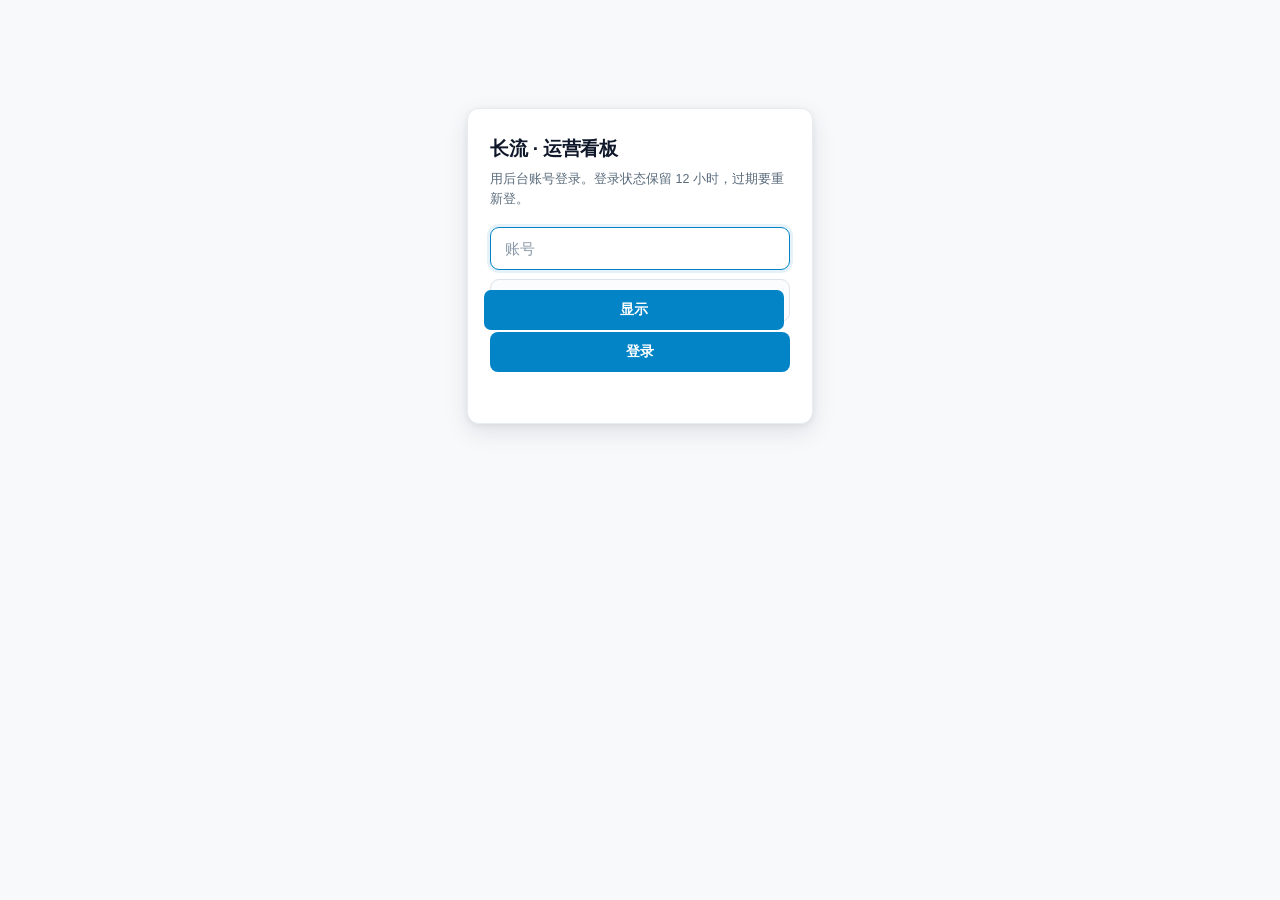
==== commit 434e4da6: "看板改成账号密码登录（token 12 小时）" ====
--- a/admin.html
+++ b/admin.html
@@ -43,7 +43,8 @@
     justify-content:center;font-size:13px;font-weight:800;color:#fff;
     box-shadow:0 1px 2px rgba(14,53,80,.25)}
   .bt{font-size:15px;font-weight:700;letter-spacing:-.1px;white-space:nowrap;color:var(--txt)}
-  .bs{font-size:11.5px;color:var(--dim);display:flex;align-items:center;gap:5px;margin-top:1px}
+  .bs{font-size:11.5px;color:var(--dim);display:flex;align-items:center;gap:5px;margin-top:1px;
+    white-space:nowrap;overflow:hidden;text-overflow:ellipsis}
   .dot{width:6px;height:6px;border-radius:50%;background:var(--accent-2);
     box-shadow:0 0 0 3px rgba(16,185,129,.16)}
   .dot.off{background:var(--bad);box-shadow:0 0 0 3px rgba(220,38,38,.14)}
@@ -122,7 +123,7 @@
   .tbl tr:last-child td{border-bottom:0}
   .tbl tbody tr:hover td{background:#FAFCFE}
   .tbl .id{color:var(--dim-2);font-variant-numeric:tabular-nums}
-  .tbl .who{font-weight:650;max-width:92px;overflow:hidden;text-overflow:ellipsis;white-space:nowrap}
+  .tbl .who{font-weight:650;max-width:124px;overflow:hidden;text-overflow:ellipsis;white-space:nowrap}
   .tbl .r{text-align:right;font-variant-numeric:tabular-nums;white-space:nowrap;color:var(--dim)}
   .pill{display:inline-block;font-size:10.5px;font-weight:700;padding:2px 7px;border-radius:99px;
     background:#D1FAE5;color:#047857}
@@ -146,11 +147,20 @@
   .login .card{padding:26px 22px;box-shadow:var(--shadow-lg)}
   .login h1{font-size:19px;margin:0 0 6px;letter-spacing:-.2px;color:var(--txt)}
   .login p{color:var(--dim);font-size:12.5px;margin:0 0 18px;line-height:1.6}
-  .login input{width:100%;padding:12px 14px;border-radius:9px;border:1px solid var(--line-2);
+  .login .ipt{width:100%;padding:12px 14px;border-radius:9px;border:1px solid var(--line-2);
     background:#FBFCFE;color:var(--txt);font-size:15px;font-family:inherit;outline:none;
-    letter-spacing:.04em;text-align:center;transition:border-color .15s,background .15s}
-  .login input:focus{border-color:var(--accent);background:#fff;box-shadow:0 0 0 3px rgba(2,132,199,.10)}
-  .login input::placeholder{color:var(--dim-2);letter-spacing:0}
+    letter-spacing:.02em;transition:border-color .15s,background .15s,box-shadow .15s}
+  .login .ipt + .ipt, .login .pwd-wrap{margin-top:9px}
+  .login .ipt:focus{border-color:var(--accent);background:#fff;box-shadow:0 0 0 3px rgba(2,132,199,.10)}
+  .login .ipt::placeholder{color:var(--dim-2)}
+  .pwd-wrap{position:relative}
+  .pwd-wrap .ipt{padding-right:58px}
+  .eye{position:absolute;right:6px;top:50%;transform:translateY(-50%);border:0;background:transparent;
+    color:var(--dim);font-family:inherit;font-size:12px;font-weight:600;cursor:pointer;
+    padding:8px 9px;border-radius:7px}
+  .eye:hover{background:var(--surface-2);color:var(--txt)}
+  .who-badge{font-size:12px;color:var(--dim);font-weight:600;white-space:nowrap}
+  @media (max-width:560px){ .who-badge{display:none} }
   .login button{width:100%;margin-top:10px;padding:11px;font-size:14px;
     background:var(--accent);color:#fff;font-weight:700}
   .login button:hover{background:#0369A1}
@@ -168,10 +178,11 @@
   }
   @media (max-width:520px){
     .wrap{padding:12px 12px 0}
+    .tbl .who{max-width:104px}
     .kpi .v{font-size:25px}
     .big{font-size:22px}
     .card{padding:12px 13px 10px}
-    .tbl .opt{display:none}
+    .tbl .opt,.tbl .dev{display:none}
     .bt{font-size:14px}
   }
 </style>
@@ -181,9 +192,13 @@
 <div id="login" class="login hide">
   <div class="card">
     <h1>长流 · 运营看板</h1>
-    <p>输入看板钥匙（后端 .env 里的 <code>ADMIN_KEY</code>）。<br>钥匙只存在这台设备上。</p>
-    <input id="key" type="password" placeholder="看板钥匙" autocomplete="off">
-    <button id="enter" class="btn">进入</button>
+    <p>用后台账号登录。登录状态保留 12 小时，过期要重新登。</p>
+    <input id="user" class="ipt" type="text" placeholder="账号" autocomplete="username" autocapitalize="off" autocorrect="off">
+    <div class="pwd-wrap">
+      <input id="pwd" class="ipt" type="password" placeholder="密码" autocomplete="current-password">
+      <button id="eye" class="eye" type="button" aria-label="显示密码">显示</button>
+    </div>
+    <button id="enter" class="btn">登录</button>
     <div class="err" id="err"></div>
   </div>
 </div>
@@ -199,9 +214,10 @@
         </div>
       </div>
       <div class="spacer"></div>
+      <span class="who-badge" id="who">—</span>
       <button id="auto" class="btn on">自动 10s</button>
       <button id="refresh" class="btn ghost">刷新</button>
-      <button id="logout" class="btn ghost">换钥匙</button>
+      <button id="logout" class="btn ghost">退出</button>
     </div>
   </div>
 
@@ -289,7 +305,7 @@
       <div class="card">
         <div class="card-h"><div class="card-t">最近注册</div><div class="sub" style="margin:0" id="u_note">—</div></div>
         <table class="tbl">
-          <thead><tr><th style="width:42px">#</th><th>用户</th><th class="opt">设备</th><th class="r">注册</th><th class="r opt">最后活跃</th></tr></thead>
+          <thead><tr><th style="width:42px">#</th><th>用户</th><th class="dev">设备</th><th class="r">注册</th><th class="r opt">最后活跃</th></tr></thead>
           <tbody id="u_body"><tr><td colspan="5" class="empty">加载中…</td></tr></tbody>
         </table>
       </div>
@@ -321,7 +337,7 @@
      这些值只在 SVG 里用，改主题时连 CSS 变量一起改。 */
   var THEME = {
     grid: "#EEF2F7",
-    axis: "#94A3B8",
+    axis: "#7C8B9A",
     pointBg: "#FFFFFF",
     spark: "#0284C7",
     sparkDev: "#0891B2"
@@ -333,28 +349,54 @@
     pv: { name: "页面访问", color: "#8B5CF6" }
   };
 
-  var KEY_STORE = "cl.admin.key";
+  var AUTH_STORE = "cl.admin.auth";
+  var LEGACY_KEY = "cl.admin.key";
   var $ = function (id) { return document.getElementById(id); };
   var timer = null, autoOn = true, metric = "users", stats = null, breakdown = null, busy = false;
 
-  function key() { try { return localStorage.getItem(KEY_STORE) || ""; } catch (e) { return ""; } }
-  function setKey(v) { try { v ? localStorage.setItem(KEY_STORE, v) : localStorage.removeItem(KEY_STORE); } catch (e) {} }
-
-  function api(path) {
-    return fetch(API + path, { headers: { "X-Admin-Key": key() }, cache: "no-store" })
-      .then(function (r) {
-        return r.text().then(function (t) {
-          var j = null;
-          try { j = t ? JSON.parse(t) : null; } catch (e) {}
-          if (r.status === 403 || r.status === 404) {
-            var e = new Error("钥匙不对，或后端没配 ADMIN_KEY");
-            e.badKey = true;
-            throw e;
-          }
-          if (!r.ok) throw new Error("HTTP " + r.status);
-          return j;
-        });
+  /* 登录态就三样：token、用户名、过期时间。token 是后端 HMAC 签的，
+     前端改不了也伪造不了；过期了后端会回 401，我们清掉重新登。 */
+  function auth() {
+    try { return JSON.parse(localStorage.getItem(AUTH_STORE) || "null"); } catch (e) { return null; }
+  }
+  function setAuth(a) {
+    try { a ? localStorage.setItem(AUTH_STORE, JSON.stringify(a)) : localStorage.removeItem(AUTH_STORE); } catch (e) {}
+  }
+  function token() { var a = auth(); return (a && a.token) || ""; }
+  function tokenAlive() {
+    var a = auth();
+    if (!a || !a.token) return false;
+    if (!a.exp) return true;
+    return a.exp * 1000 > Date.now();
+  }
+
+  function api(path, opts) {
+    var o = opts || {};
+    var headers = { "X-Admin-Token": token() };
+    if (o.body) headers["Content-Type"] = "application/json";
+    return fetch(API + path, {
+      method: o.method || "GET",
+      headers: headers,
+      body: o.body,
+      cache: "no-store"
+    }).then(function (r) {
+      return r.text().then(function (t) {
+        var j = null;
+        try { j = t ? JSON.parse(t) : null; } catch (e) {}
+        if (r.status === 401) {
+          var e = new Error((j && j.detail) || "登录已过期");
+          e.needLogin = true;
+          throw e;
+        }
+        if (r.status === 404) {
+          var e2 = new Error("后端没开看板接口");
+          e2.needLogin = true;
+          throw e2;
+        }
+        if (!r.ok) throw new Error((j && j.detail) || ("HTTP " + r.status));
+        return j;
       });
+    });
   }
 
   function esc(s) {
@@ -557,7 +599,7 @@
       return "<tr>" +
         '<td class="id">' + u.id + "</td>" +
         '<td class="who">' + esc(u.username) + "</td>" +
-        '<td class="opt"><span class="pill' + (isNew ? "" : " grey") + '">' + (u.devices || 0) + " 台</span></td>" +
+        '<td class="dev"><span class="pill' + (isNew ? "" : " grey") + '">' + (u.devices || 0) + " 台</span></td>" +
         '<td class="r">' + ago(u.createdAt) + "</td>" +
         '<td class="r opt">' + (u.lastSeenAt ? ago(u.lastSeenAt) : "—") + "</td>" +
         "</tr>";
@@ -611,7 +653,7 @@
       var yest = tr[tr.length - 2] || {};
 
       $("dot").className = "dot";
-      $("stamp").textContent = "更新 " + bj(s.at) + " 北京时间";
+      $("stamp").textContent = bj(s.at) + " 更新";
 
       $("k_users").textContent = s.users.total;
       $("k_users_d").innerHTML = "今日 <b>" + s.users.today + "</b> ・ 7日 <b>" + s.users.week + "</b>";
@@ -655,7 +697,7 @@
       busy = false;
       $("dot").className = "dot off";
       $("stamp").textContent = "拉不到数据：" + (e.message || e);
-      if (e.badKey) showLogin(e.message);
+      if (e.needLogin) { setAuth(null); showLogin(e.message); }
     });
   }
 
@@ -667,25 +709,61 @@
     $("app").classList.add("hide");
     $("login").classList.remove("hide");
     $("err").textContent = msg || "";
-    setTimeout(function () { $("key").focus(); }, 60);
+    setTimeout(function () {
+      var u = $("user");
+      if (u && !u.value) u.focus(); else if ($("pwd")) $("pwd").focus();
+    }, 60);
   }
   function showApp() {
     $("login").classList.add("hide");
     $("app").classList.remove("hide");
+    var a = auth();
+    var w = $("who");
+    if (w) w.textContent = a && a.user ? "@" + a.user : "";
     start();
   }
 
-  $("enter").addEventListener("click", function () {
-    var v = ($("key").value || "").trim();
-    if (!v) { $("err").textContent = "先填钥匙"; return; }
-    setKey(v);
-    api("/admin/stats").then(function () { showApp(); })
-      .catch(function (e) {
-        setKey("");
-        $("err").textContent = e.badKey ? "钥匙不对，看后端的 ADMIN_KEY" : ("连不上：" + e.message);
+  function doLogin() {
+    var u = ($("user").value || "").trim();
+    var p = $("pwd").value || "";
+    if (!u || !p) { $("err").textContent = "账号和密码都要填"; return; }
+    $("enter").disabled = true;
+    $("enter").textContent = "登录中…";
+    $("err").textContent = "";
+    fetch(API + "/admin/login", {
+      method: "POST",
+      headers: { "Content-Type": "application/json" },
+      body: JSON.stringify({ username: u, password: p })
+    }).then(function (r) {
+      return r.text().then(function (t) {
+        var j = null;
+        try { j = t ? JSON.parse(t) : null; } catch (e) {}
+        if (!r.ok) throw new Error((j && j.detail) || ("登录失败 HTTP " + r.status));
+        return j;
       });
+    }).then(function (j) {
+      setAuth({ token: j.token, user: j.user, exp: j.expiresAt });
+      $("pwd").value = "";
+      $("enter").disabled = false;
+      $("enter").textContent = "登录";
+      showApp();
+    }).catch(function (e) {
+      $("enter").disabled = false;
+      $("enter").textContent = "登录";
+      $("err").textContent = String(e.message || e);
+    });
+  }
+
+  $("enter").addEventListener("click", doLogin);
+  ["user", "pwd"].forEach(function (id) {
+    $(id).addEventListener("keydown", function (e) { if (e.key === "Enter") doLogin(); });
   });
-  $("key").addEventListener("keydown", function (e) { if (e.key === "Enter") $("enter").click(); });
+  $("eye").addEventListener("click", function () {
+    var p = $("pwd");
+    var show = p.type === "password";
+    p.type = show ? "text" : "password";
+    $("eye").textContent = show ? "隐藏" : "显示";
+  });
 
   $("refresh").addEventListener("click", function () { load(); });
   $("auto").addEventListener("click", function () {
@@ -694,7 +772,12 @@
     $("auto").textContent = autoOn ? "自动 10s" : "已暂停";
     autoOn ? start() : stop();
   });
-  $("logout").addEventListener("click", function () { setKey(""); showLogin(""); });
+  $("logout").addEventListener("click", function () {
+    setAuth(null);
+    stats = null;
+    showLogin("已退出");
+    $("user").value = "";
+  });
 
   Array.prototype.forEach.call(document.querySelectorAll("#seg button"), function (b) {
     b.addEventListener("click", function () {
@@ -724,7 +807,11 @@
     if (document.hidden) stop(); else if (key()) start();
   });
 
-  if (key()) showApp(); else showLogin("");
+  // 早期版本存的是明文钥匙，清掉，别留个没用的串在浏览器里
+  try { localStorage.removeItem(LEGACY_KEY); } catch (e) {}
+
+  if (tokenAlive()) showApp();
+  else { setAuth(null); showLogin(""); }
 })();
 </script>
 </body>
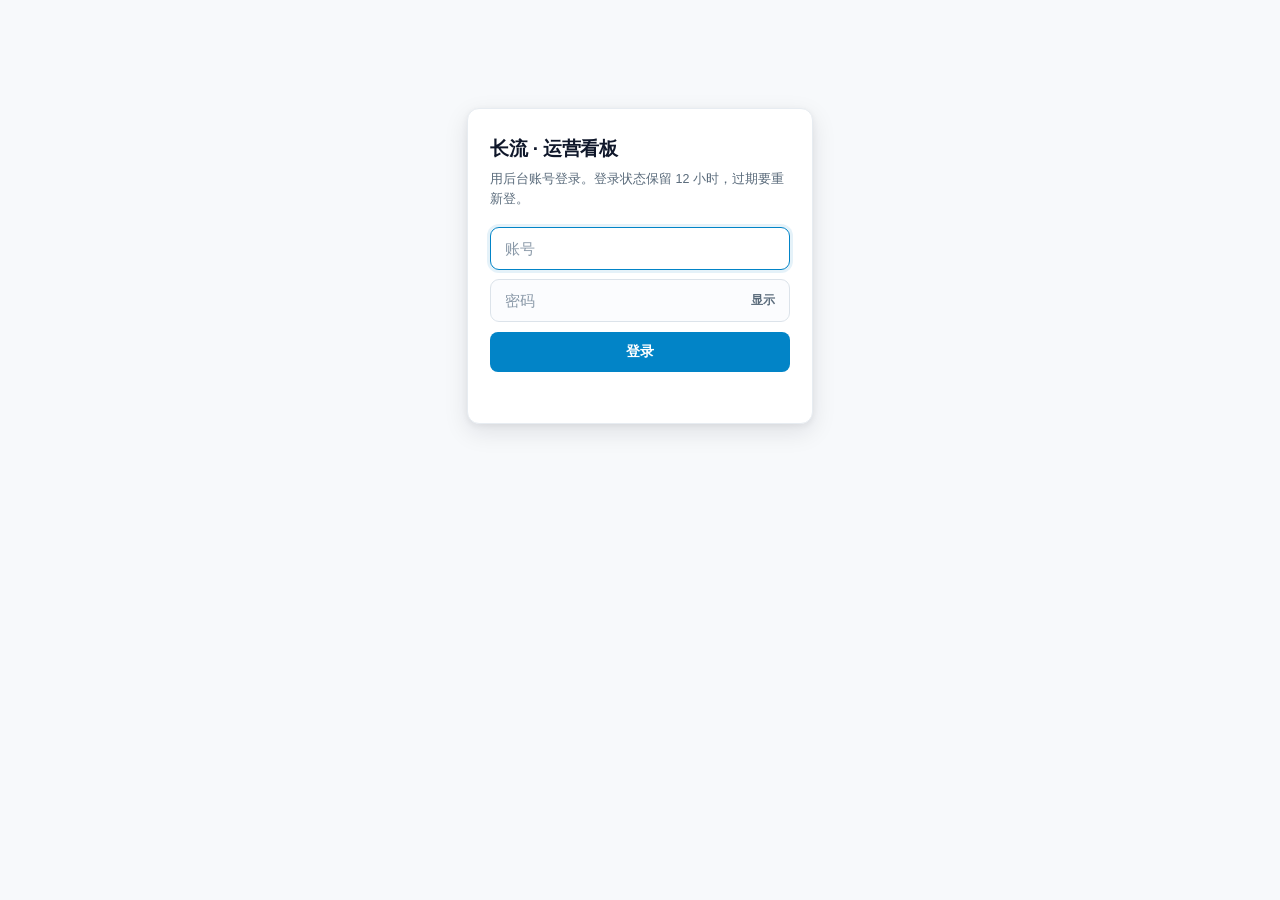
==== commit 2ebe65ac: "登录页「显示密码」按钮不再被整行按钮样式盖住" ====
--- a/admin.html
+++ b/admin.html
@@ -155,10 +155,10 @@
   .login .ipt::placeholder{color:var(--dim-2)}
   .pwd-wrap{position:relative}
   .pwd-wrap .ipt{padding-right:58px}
-  .eye{position:absolute;right:6px;top:50%;transform:translateY(-50%);border:0;background:transparent;
-    color:var(--dim);font-family:inherit;font-size:12px;font-weight:600;cursor:pointer;
-    padding:8px 9px;border-radius:7px}
-  .eye:hover{background:var(--surface-2);color:var(--txt)}
+  .login .eye{position:absolute;right:6px;top:50%;transform:translateY(-50%);border:0;
+    width:auto;margin:0;background:transparent;color:var(--dim);font-family:inherit;
+    font-size:12px;font-weight:600;cursor:pointer;padding:7px 9px;border-radius:7px;line-height:1.2}
+  .login .eye:hover{background:var(--surface-2);color:var(--txt)}
   .who-badge{font-size:12px;color:var(--dim);font-weight:600;white-space:nowrap}
   @media (max-width:560px){ .who-badge{display:none} }
   .login button{width:100%;margin-top:10px;padding:11px;font-size:14px;
@@ -318,7 +318,7 @@
 
   <div class="foot">
     数据只读 · 账本在云端是密文，这里看不到内容<br>
-    后端没配 <code>ADMIN_KEY</code> 时整组接口返回 404
+    后端没配 <code>ADMIN_PASSWORD</code> 时整组接口返回 404 · 登录 12 小时后过期
   </div>
 </div>
 
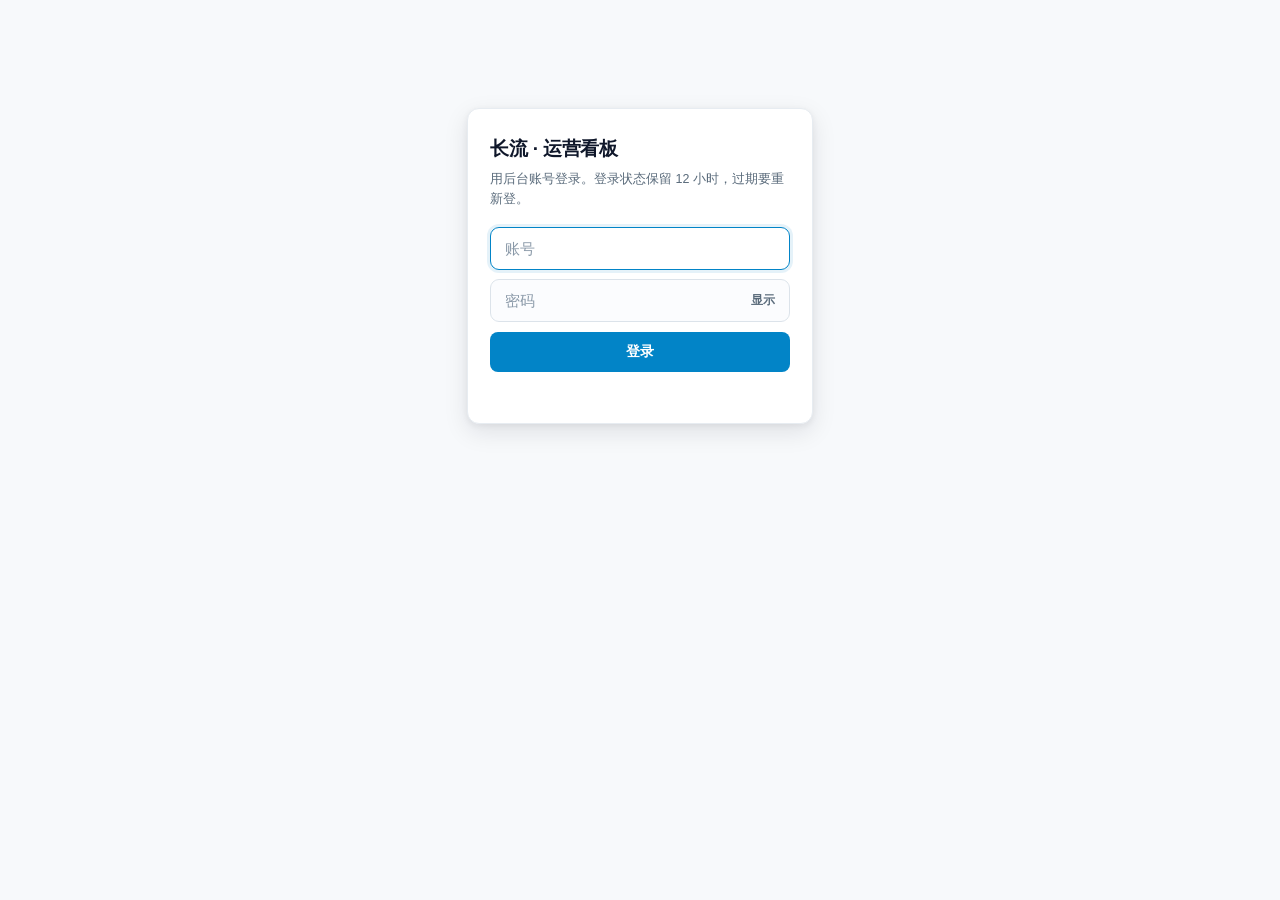
==== commit 9bd38dad: "T3 ago() 时区修复 + CACHE_VERSION bump v120→v121" ====
--- a/admin.html
+++ b/admin.html
@@ -1,818 +1,818 @@
-<!doctype html>
-<html lang="zh-CN">
-<head>
-<meta charset="utf-8">
-<meta name="viewport" content="width=device-width,initial-scale=1,viewport-fit=cover">
-<meta name="robots" content="noindex,nofollow">
-<meta name="theme-color" content="#F7F9FB">
-<title>长流 · 运营看板</title>
-<style>
-  :root{
-    --bg:#F7F9FB;
-    --surface:#FFFFFF;
-    --surface-2:#F1F5F9;
-    --line:#E7ECF1;
-    --line-2:#DCE3EA;
-    --txt:#0F172A;
-    --dim:#5A6B7B;
-    --dim-2:#8A99A8;
-    --accent:#0284C7;
-    --accent-soft:#E0F2FE;
-    --accent-2:#10B981;
-    --warn:#D97706;
-    --bad:#DC2626;
-    --r:12px;
-    --shadow:0 1px 2px rgba(16,24,40,.04), 0 1px 3px rgba(16,24,40,.06);
-    --shadow-lg:0 8px 24px rgba(16,24,40,.10), 0 2px 6px rgba(16,24,40,.06);
-  }
-  *{box-sizing:border-box;-webkit-tap-highlight-color:transparent}
-  html,body{margin:0;padding:0;background:var(--bg);color:var(--txt);
-    font:14px/1.45 -apple-system,BlinkMacSystemFont,"Segoe UI","PingFang SC","Microsoft YaHei",sans-serif;
-    -webkit-font-smoothing:antialiased}
-  body{padding:0 0 48px}
-  .num{font-variant-numeric:tabular-nums;letter-spacing:-.02em}
-
-  /* ---------- 顶部 ---------- */
-  .top{position:sticky;top:0;z-index:30;background:rgba(255,255,255,.88);
-    backdrop-filter:saturate(180%) blur(12px);-webkit-backdrop-filter:saturate(180%) blur(12px);
-    border-bottom:1px solid var(--line)}
-  .top-in{max-width:1180px;margin:0 auto;padding:11px 16px;display:flex;align-items:center;gap:12px}
-  .brand{display:flex;align-items:center;gap:9px;min-width:0}
-  .logo{width:26px;height:26px;border-radius:8px;flex:0 0 auto;
-    background:linear-gradient(140deg,#0E3550,#38BDF8);display:flex;align-items:center;
-    justify-content:center;font-size:13px;font-weight:800;color:#fff;
-    box-shadow:0 1px 2px rgba(14,53,80,.25)}
-  .bt{font-size:15px;font-weight:700;letter-spacing:-.1px;white-space:nowrap;color:var(--txt)}
-  .bs{font-size:11.5px;color:var(--dim);display:flex;align-items:center;gap:5px;margin-top:1px;
-    white-space:nowrap;overflow:hidden;text-overflow:ellipsis}
-  .dot{width:6px;height:6px;border-radius:50%;background:var(--accent-2);
-    box-shadow:0 0 0 3px rgba(16,185,129,.16)}
-  .dot.off{background:var(--bad);box-shadow:0 0 0 3px rgba(220,38,38,.14)}
-  .spacer{flex:1}
-
-  .btn{font-family:inherit;font-size:12.5px;font-weight:600;border:0;cursor:pointer;
-    padding:7px 12px;border-radius:8px;background:var(--surface-2);color:var(--txt);
-    transition:background .15s,color .15s;white-space:nowrap}
-  .btn:hover{background:#E3EAF1}
-  .btn:active{transform:translateY(.5px)}
-  .btn.on{background:var(--accent-soft);color:var(--accent)}
-  .btn.ghost{background:transparent;box-shadow:inset 0 0 0 1px var(--line-2);color:var(--dim)}
-  .btn.ghost:hover{color:var(--txt);background:var(--surface-2)}
-
-  .wrap{max-width:1180px;margin:0 auto;padding:16px 16px 0}
-
-  /* ---------- 卡片 ---------- */
-  .card{background:var(--surface);border:1px solid var(--line);border-radius:var(--r);
-    padding:14px 16px 12px;position:relative;overflow:hidden;box-shadow:var(--shadow)}
-  .card-h{display:flex;align-items:center;justify-content:space-between;gap:10px;margin-bottom:10px}
-  .card-t{font-size:12px;font-weight:600;color:var(--dim);letter-spacing:.02em}
-
-  /* ---------- KPI ---------- */
-  .kpis{display:grid;grid-template-columns:repeat(4,1fr);gap:12px}
-  .kpi{padding:13px 15px 10px}
-  .kpi .k{font-size:12px;color:var(--dim);font-weight:600}
-  .kpi .v{font-size:30px;font-weight:750;line-height:1.1;margin-top:6px;letter-spacing:-.03em;color:var(--txt)}
-  .kpi .d{font-size:11px;color:var(--dim-2);margin-top:5px;line-height:1.5}
-  .kpi .d b{font-weight:700;color:var(--txt)}
-  .up{color:#059669;font-weight:700}
-  .down{color:var(--bad);font-weight:700}
-  .flat{color:var(--dim-2)}
-  .spark{height:26px;margin-top:8px;margin-left:-2px;margin-right:-2px}
-
-  /* ---------- 主图 ---------- */
-  .main-chart{margin-top:12px}
-  .chart-head{display:flex;align-items:flex-start;justify-content:space-between;gap:12px;margin-bottom:4px}
-  .big{font-size:26px;font-weight:750;letter-spacing:-.03em;line-height:1.1;color:var(--txt)}
-  .sub{font-size:11.5px;color:var(--dim);margin-top:3px}
-  .seg{display:flex;gap:4px;background:var(--surface-2);padding:3px;border-radius:9px;flex-wrap:wrap}
-  .seg button{font-family:inherit;font-size:12px;font-weight:600;border:0;background:transparent;
-    color:var(--dim);padding:5px 10px;border-radius:7px;cursor:pointer;white-space:nowrap;transition:.15s}
-  .seg button:hover{color:var(--txt)}
-  .seg button.on{background:#fff;color:var(--accent);box-shadow:0 1px 2px rgba(16,24,40,.08)}
-  .plot{position:relative;margin-top:8px}
-  .plot svg{display:block;width:100%}
-  .tip{position:absolute;pointer-events:none;background:#fff;border:1px solid var(--line-2);
-    border-radius:8px;padding:6px 10px;font-size:11.5px;color:var(--txt);white-space:nowrap;
-    opacity:0;transition:opacity .1s;transform:translate(-50%,-100%);
-    z-index:5;box-shadow:var(--shadow-lg)}
-  .tip.on{opacity:1}
-  .tip b{color:var(--accent);font-variant-numeric:tabular-nums;font-size:13px}
-
-  /* ---------- 两列 ---------- */
-  .cols{display:grid;grid-template-columns:1.15fr 1fr;gap:12px;margin-top:12px}
-  .bars24{display:flex;align-items:flex-end;gap:2px;height:96px;margin-top:2px}
-  .b24{flex:1;background:linear-gradient(180deg,#38BDF8,#BAE6FD);
-    border-radius:2px 2px 0 0;min-height:2px;position:relative}
-  .b24.zero{background:#EDF1F5}
-  .xaxis{display:flex;justify-content:space-between;font-size:10.5px;color:var(--dim-2);margin-top:5px}
-  .heat-note{font-size:11.5px;color:var(--dim-2);margin-top:8px}
-
-  .rank{display:flex;flex-direction:column;gap:9px;margin-top:2px}
-  .rank-row{display:grid;grid-template-columns:78px 1fr 34px;gap:9px;align-items:center}
-  .rank-n{font-size:12.5px;color:var(--dim);overflow:hidden;text-overflow:ellipsis;white-space:nowrap}
-  .rank-bar{height:7px;border-radius:4px;background:#EEF2F6;overflow:hidden}
-  .rank-bar i{display:block;height:100%;border-radius:4px;
-    background:linear-gradient(90deg,#7DD3FC,#0284C7);transition:width .35s}
-  .rank-v{font-size:12.5px;font-weight:700;text-align:right;color:var(--txt)}
-
-  /* ---------- 表格 ---------- */
-  .tbl{width:100%;border-collapse:collapse;font-size:12.5px}
-  .tbl th{text-align:left;font-weight:600;color:var(--dim-2);font-size:11px;letter-spacing:.03em;
-    padding:0 8px 7px;border-bottom:1px solid var(--line)}
-  .tbl td{padding:7px 8px;border-bottom:1px solid #F1F5F9;color:var(--txt)}
-  .tbl tr:last-child td{border-bottom:0}
-  .tbl tbody tr:hover td{background:#FAFCFE}
-  .tbl .id{color:var(--dim-2);font-variant-numeric:tabular-nums}
-  .tbl .who{font-weight:650;max-width:124px;overflow:hidden;text-overflow:ellipsis;white-space:nowrap}
-  .tbl .r{text-align:right;font-variant-numeric:tabular-nums;white-space:nowrap;color:var(--dim)}
-  .pill{display:inline-block;font-size:10.5px;font-weight:700;padding:2px 7px;border-radius:99px;
-    background:#D1FAE5;color:#047857}
-  .pill.grey{background:#F1F5F9;color:var(--dim)}
-
-  /* ---------- 事件流 ---------- */
-  .feed{display:flex;flex-direction:column}
-  .ev{display:grid;grid-template-columns:20px 1fr auto;gap:9px;align-items:start;
-    padding:7px 0;border-bottom:1px solid #F1F5F9}
-  .ev:last-child{border-bottom:0}
-  .ev-i{font-size:12px;line-height:18px;text-align:center;opacity:.9}
-  .ev-t{font-size:12.5px;color:var(--txt);overflow:hidden;text-overflow:ellipsis;white-space:nowrap}
-  .ev-m{font-size:11px;color:var(--dim-2);margin-top:1px}
-  .ev-a{font-size:11px;color:var(--dim-2);white-space:nowrap;font-variant-numeric:tabular-nums}
-  @media (max-width:560px){ .ev-a{display:none} .ev{grid-template-columns:20px 1fr} }
-
-  .empty{padding:26px 8px;text-align:center;color:var(--dim-2);font-size:12.5px}
-
-  /* ---------- 登录 ---------- */
-  .login{max-width:390px;margin:12vh auto 0;padding:0 22px}
-  .login .card{padding:26px 22px;box-shadow:var(--shadow-lg)}
-  .login h1{font-size:19px;margin:0 0 6px;letter-spacing:-.2px;color:var(--txt)}
-  .login p{color:var(--dim);font-size:12.5px;margin:0 0 18px;line-height:1.6}
-  .login .ipt{width:100%;padding:12px 14px;border-radius:9px;border:1px solid var(--line-2);
-    background:#FBFCFE;color:var(--txt);font-size:15px;font-family:inherit;outline:none;
-    letter-spacing:.02em;transition:border-color .15s,background .15s,box-shadow .15s}
-  .login .ipt + .ipt, .login .pwd-wrap{margin-top:9px}
-  .login .ipt:focus{border-color:var(--accent);background:#fff;box-shadow:0 0 0 3px rgba(2,132,199,.10)}
-  .login .ipt::placeholder{color:var(--dim-2)}
-  .pwd-wrap{position:relative}
-  .pwd-wrap .ipt{padding-right:58px}
-  .login .eye{position:absolute;right:6px;top:50%;transform:translateY(-50%);border:0;
-    width:auto;margin:0;background:transparent;color:var(--dim);font-family:inherit;
-    font-size:12px;font-weight:600;cursor:pointer;padding:7px 9px;border-radius:7px;line-height:1.2}
-  .login .eye:hover{background:var(--surface-2);color:var(--txt)}
-  .who-badge{font-size:12px;color:var(--dim);font-weight:600;white-space:nowrap}
-  @media (max-width:560px){ .who-badge{display:none} }
-  .login button{width:100%;margin-top:10px;padding:11px;font-size:14px;
-    background:var(--accent);color:#fff;font-weight:700}
-  .login button:hover{background:#0369A1}
-  .err{color:var(--bad);font-size:12px;margin-top:9px;min-height:16px;text-align:center}
-
-  .foot{max-width:1180px;margin:18px auto 0;padding:0 16px;color:var(--dim-2);
-    font-size:11px;text-align:center;line-height:1.8}
-  .foot code{background:var(--surface-2);padding:1px 5px;border-radius:4px;color:var(--dim)}
-  .hide{display:none!important}
-
-  /* ---------- 响应式 ---------- */
-  @media (max-width:860px){
-    .kpis{grid-template-columns:1fr 1fr}
-    .cols{grid-template-columns:1fr}
-  }
-  @media (max-width:520px){
-    .wrap{padding:12px 12px 0}
-    .tbl .who{max-width:104px}
-    .kpi .v{font-size:25px}
-    .big{font-size:22px}
-    .card{padding:12px 13px 10px}
-    .tbl .opt,.tbl .dev{display:none}
-    .bt{font-size:14px}
-  }
-</style>
-</head>
-<body>
-
-<div id="login" class="login hide">
-  <div class="card">
-    <h1>长流 · 运营看板</h1>
-    <p>用后台账号登录。登录状态保留 12 小时，过期要重新登。</p>
-    <input id="user" class="ipt" type="text" placeholder="账号" autocomplete="username" autocapitalize="off" autocorrect="off">
-    <div class="pwd-wrap">
-      <input id="pwd" class="ipt" type="password" placeholder="密码" autocomplete="current-password">
-      <button id="eye" class="eye" type="button" aria-label="显示密码">显示</button>
-    </div>
-    <button id="enter" class="btn">登录</button>
-    <div class="err" id="err"></div>
-  </div>
-</div>
-
-<div id="app" class="hide">
-  <div class="top">
-    <div class="top-in">
-      <div class="brand">
-        <div class="logo">流</div>
-        <div style="min-width:0">
-          <div class="bt">运营看板</div>
-          <div class="bs"><span class="dot" id="dot"></span><span id="stamp">连接中…</span></div>
-        </div>
-      </div>
-      <div class="spacer"></div>
-      <span class="who-badge" id="who">—</span>
-      <button id="auto" class="btn on">自动 10s</button>
-      <button id="refresh" class="btn ghost">刷新</button>
-      <button id="logout" class="btn ghost">退出</button>
-    </div>
-  </div>
-
-  <div class="wrap">
-    <!-- KPI -->
-    <div class="kpis">
-      <div class="card kpi">
-        <div class="k">注册用户</div>
-        <div class="v num" id="k_users">–</div>
-        <div class="d"><span id="k_users_d">今天 —</span> <span id="k_users_dod" class="flat">—</span></div>
-        <div class="spark" id="sp_users"></div>
-      </div>
-      <div class="card kpi">
-        <div class="k">活跃设备</div>
-        <div class="v num" id="k_dev">–</div>
-        <div class="d"><span id="k_dev_d">7 天 —</span> <span id="k_dev_dod" class="flat">—</span></div>
-        <div class="spark" id="sp_dev"></div>
-      </div>
-      <div class="card kpi">
-        <div class="k">今日访问 UV</div>
-        <div class="v num" id="k_uv">–</div>
-        <div class="d"><span id="k_uv_d">累计 —</span> <span id="k_uv_dod" class="flat">—</span></div>
-        <div class="spark" id="sp_pv"></div>
-      </div>
-      <div class="card kpi">
-        <div class="k">自动识别</div>
-        <div class="v num" id="k_auto">–</div>
-        <div class="d"><span id="k_auto_d">今天 —</span> <span id="k_auto_dod" class="flat">—</span></div>
-        <div class="spark" id="sp_auto"></div>
-      </div>
-    </div>
-
-    <!-- 主趋势图 -->
-    <div class="card main-chart">
-      <div class="chart-head">
-        <div>
-          <div class="card-t">近 14 天</div>
-          <div class="big num" id="c_big">–</div>
-          <div class="sub" id="c_sub">—</div>
-        </div>
-        <div class="seg" id="seg">
-          <button data-m="users" class="on">新用户</button>
-          <button data-m="auto">识别</button>
-          <button data-m="posts">发帖</button>
-          <button data-m="pv">访问</button>
-        </div>
-      </div>
-      <div class="plot" id="plot">
-        <div class="tip" id="tip"></div>
-      </div>
-    </div>
-
-    <!-- 两列：时段 + 结构 -->
-    <div class="cols">
-      <div class="card">
-        <div class="card-h"><div class="card-t">今日活跃时段（北京时间）</div>
-          <div class="sub" id="h_peak" style="margin:0">—</div></div>
-        <div class="bars24" id="h_bars"></div>
-        <div class="xaxis"><span>0</span><span>6</span><span>12</span><span>18</span><span>23</span></div>
-        <div class="heat-note" id="h_note">页面访问 + 自动识别，按小时合计</div>
-      </div>
-      <div class="card">
-        <div class="card-t" style="margin-bottom:10px">结构占比</div>
-        <div class="rank" id="rank_cat"></div>
-        <div class="card-t" style="margin:14px 0 8px">识别来源</div>
-        <div class="rank" id="rank_src"></div>
-      </div>
-    </div>
-
-    <!-- 三块小指标 -->
-    <div class="cols" style="grid-template-columns:1fr 1fr 1fr">
-      <div class="card"><div class="card-t">广场帖子</div>
-        <div class="v num" style="font-size:22px;font-weight:750;margin-top:4px" id="s_post">–</div>
-        <div class="sub" id="s_post_d">—</div></div>
-      <div class="card"><div class="card-t">投票</div>
-        <div class="v num" style="font-size:22px;font-weight:750;margin-top:4px" id="s_vote">–</div>
-        <div class="sub" id="s_vote_d">—</div></div>
-      <div class="card"><div class="card-t">账本同步</div>
-        <div class="v num" style="font-size:22px;font-weight:750;margin-top:4px" id="s_sync">–</div>
-        <div class="sub" id="s_sync_d">—</div></div>
-    </div>
-
-    <!-- 明细 -->
-    <div class="cols" style="grid-template-columns:1.25fr 1fr">
-      <div class="card">
-        <div class="card-h"><div class="card-t">最近注册</div><div class="sub" style="margin:0" id="u_note">—</div></div>
-        <table class="tbl">
-          <thead><tr><th style="width:42px">#</th><th>用户</th><th class="dev">设备</th><th class="r">注册</th><th class="r opt">最后活跃</th></tr></thead>
-          <tbody id="u_body"><tr><td colspan="5" class="empty">加载中…</td></tr></tbody>
-        </table>
-      </div>
-      <div class="card">
-        <div class="card-h"><div class="card-t">实时动静</div><div class="sub" style="margin:0" id="f_note">—</div></div>
-        <div class="feed" id="feed"><div class="empty">加载中…</div></div>
-      </div>
-    </div>
-  </div>
-
-  <div class="foot">
-    数据只读 · 账本在云端是密文，这里看不到内容<br>
-    后端没配 <code>ADMIN_PASSWORD</code> 时整组接口返回 404 · 登录 12 小时后过期
-  </div>
-</div>
-
-<script>
-(function () {
-  "use strict";
-
-  var API = (function () {
-    var h = location.hostname;
-    if (h === "book.yutiqu.eu.cc") return "https://v.yutiqu.eu.cc/api/v1";
-    if (h === "127.0.0.1" || h === "localhost") return "http://127.0.0.1:8011/api/v1";
-    return "https://v.yutiqu.eu.cc/api/v1";
-  })();
-
-  /* 图表配色：亮底上要够清楚，又要跟界面一家。
-     这些值只在 SVG 里用，改主题时连 CSS 变量一起改。 */
-  var THEME = {
-    grid: "#EEF2F7",
-    axis: "#7C8B9A",
-    pointBg: "#FFFFFF",
-    spark: "#0284C7",
-    sparkDev: "#0891B2"
-  };
-  var SERIES = {
-    users: { name: "新用户", color: "#0284C7" },
-    auto: { name: "自动识别", color: "#10B981" },
-    posts: { name: "广场发帖", color: "#F59E0B" },
-    pv: { name: "页面访问", color: "#8B5CF6" }
-  };
-
-  var AUTH_STORE = "cl.admin.auth";
-  var LEGACY_KEY = "cl.admin.key";
-  var $ = function (id) { return document.getElementById(id); };
-  var timer = null, autoOn = true, metric = "users", stats = null, breakdown = null, busy = false;
-
-  /* 登录态就三样：token、用户名、过期时间。token 是后端 HMAC 签的，
-     前端改不了也伪造不了；过期了后端会回 401，我们清掉重新登。 */
-  function auth() {
-    try { return JSON.parse(localStorage.getItem(AUTH_STORE) || "null"); } catch (e) { return null; }
-  }
-  function setAuth(a) {
-    try { a ? localStorage.setItem(AUTH_STORE, JSON.stringify(a)) : localStorage.removeItem(AUTH_STORE); } catch (e) {}
-  }
-  function token() { var a = auth(); return (a && a.token) || ""; }
-  function tokenAlive() {
-    var a = auth();
-    if (!a || !a.token) return false;
-    if (!a.exp) return true;
-    return a.exp * 1000 > Date.now();
-  }
-
-  function api(path, opts) {
-    var o = opts || {};
-    var headers = { "X-Admin-Token": token() };
-    if (o.body) headers["Content-Type"] = "application/json";
-    return fetch(API + path, {
-      method: o.method || "GET",
-      headers: headers,
-      body: o.body,
-      cache: "no-store"
-    }).then(function (r) {
-      return r.text().then(function (t) {
-        var j = null;
-        try { j = t ? JSON.parse(t) : null; } catch (e) {}
-        if (r.status === 401) {
-          var e = new Error((j && j.detail) || "登录已过期");
-          e.needLogin = true;
-          throw e;
-        }
-        if (r.status === 404) {
-          var e2 = new Error("后端没开看板接口");
-          e2.needLogin = true;
-          throw e2;
-        }
-        if (!r.ok) throw new Error((j && j.detail) || ("HTTP " + r.status));
-        return j;
-      });
-    });
-  }
-
-  function esc(s) {
-    return String(s === undefined || s === null ? "" : s)
-      .replace(/&/g, "&amp;").replace(/</g, "&lt;").replace(/>/g, "&gt;").replace(/"/g, "&quot;");
-  }
-  function pad(n) { return (n < 10 ? "0" : "") + n; }
-
-  function bj(iso, withDate) {
-    if (!iso) return "—";
-    var t = Date.parse(iso);
-    if (!isFinite(t)) return "—";
-    var d = new Date(t + 8 * 3600 * 1000);
-    var hm = pad(d.getUTCHours()) + ":" + pad(d.getUTCMinutes());
-    return withDate ? pad(d.getUTCMonth() + 1) + "-" + pad(d.getUTCDate()) + " " + hm : hm;
-  }
-  function ago(iso) {
-    if (!iso) return "—";
-    var t = Date.parse(iso);
-    if (!isFinite(t)) return "—";
-    var d = Date.now() - t;
-    if (d < 0) d = 0;
-    if (d < 60000) return "刚刚";
-    if (d < 3600000) return Math.floor(d / 60000) + " 分钟前";
-    if (d < 86400000) return Math.floor(d / 3600000) + " 小时前";
-    return Math.floor(d / 86400000) + " 天前";
-  }
-  function fmtBytes(n) {
-    if (!n) return "0 KB";
-    if (n < 1048576) return (n / 1024).toFixed(1) + " KB";
-    return (n / 1048576).toFixed(1) + " MB";
-  }
-
-  /* ---------- 小图：sparkline ---------- */
-  function sparkline(el, vals, color) {
-    if (!el) return;
-    var w = el.clientWidth || 120, h = el.clientHeight || 26;
-    var max = Math.max.apply(null, vals.concat([1]));
-    var n = vals.length;
-    if (!n) { el.innerHTML = ""; return; }
-    var dx = n > 1 ? w / (n - 1) : 0;
-    var pts = vals.map(function (v, i) {
-      return [i * dx, h - 2 - (v / max) * (h - 4)];
-    });
-    var line = pts.map(function (p, i) { return (i ? "L" : "M") + p[0].toFixed(1) + " " + p[1].toFixed(1); }).join("");
-    var area = line + "L" + w + " " + h + "L0 " + h + "Z";
-    var gid = "sg" + Math.random().toString(36).slice(2, 8);
-    el.innerHTML =
-      '<svg width="100%" height="' + h + '" viewBox="0 0 ' + w + " " + h + '" preserveAspectRatio="none">' +
-      '<defs><linearGradient id="' + gid + '" x1="0" y1="0" x2="0" y2="1">' +
-      '<stop offset="0" stop-color="' + color + '" stop-opacity=".22"/>' +
-      '<stop offset="1" stop-color="' + color + '" stop-opacity="0"/></linearGradient></defs>' +
-      '<path d="' + area + '" fill="url(#' + gid + ')"/>' +
-      '<path d="' + line + '" fill="none" stroke="' + color + '" stroke-width="1.6" ' +
-      'stroke-linejoin="round" stroke-linecap="round" vector-effect="non-scaling-stroke"/>' +
-      "</svg>";
-  }
-
-  /* ---------- 主图 ---------- */
-  function drawMain(trend) {
-    var wrapEl = $("plot");
-    if (!wrapEl || !trend || !trend.length) return;
-    var w = wrapEl.clientWidth || 600;
-    var h = Math.max(150, Math.min(210, Math.round(w * 0.30)));
-    var padL = 30, padR = 8, padT = 10, padB = 20;
-    var iw = w - padL - padR, ih = h - padT - padB;
-    var meta = SERIES[metric] || SERIES.users;
-    var vals = trend.map(function (d) { return d[metric] || 0; });
-    var max = Math.max.apply(null, vals.concat([1]));
-    var step = Math.max(1, Math.ceil(max / 4));
-    var top = step * 4;
-
-    var x = function (i) { return padL + (trend.length > 1 ? (i * iw) / (trend.length - 1) : iw / 2); };
-    var y = function (v) { return padT + ih - (v / top) * ih; };
-
-    var svg = [];
-    svg.push('<svg width="100%" height="' + h + '" viewBox="0 0 ' + w + " " + h + '" role="img">');
-
-    for (var g = 0; g <= 4; g++) {
-      var v = (top / 4) * g;
-      var gy = y(v);
-      svg.push('<line x1="' + padL + '" y1="' + gy.toFixed(1) + '" x2="' + (w - padR) + '" y2="' +
-        gy.toFixed(1) + '" stroke="' + THEME.grid + '" stroke-width="1"/>');
-      svg.push('<text x="' + (padL - 6) + '" y="' + (gy + 3.5).toFixed(1) +
-        '" fill="' + THEME.axis + '" font-size="9.5" text-anchor="end">' + Math.round(v) + "</text>");
-    }
-
-    var line = "";
-    for (var i = 0; i < trend.length; i++) {
-      line += (i ? "L" : "M") + x(i).toFixed(1) + " " + y(vals[i]).toFixed(1);
-    }
-    var area = line + "L" + x(trend.length - 1).toFixed(1) + " " + (padT + ih) +
-      "L" + x(0).toFixed(1) + " " + (padT + ih) + "Z";
-    var gid = "mg" + Math.random().toString(36).slice(2, 8);
-    svg.push('<defs><linearGradient id="' + gid + '" x1="0" y1="0" x2="0" y2="1">' +
-      '<stop offset="0" stop-color="' + meta.color + '" stop-opacity=".20"/>' +
-      '<stop offset="1" stop-color="' + meta.color + '" stop-opacity=".01"/></linearGradient></defs>');
-    svg.push('<path d="' + area + '" fill="url(#' + gid + ')"/>');
-    svg.push('<path d="' + line + '" fill="none" stroke="' + meta.color + '" stroke-width="2" ' +
-      'stroke-linejoin="round" stroke-linecap="round"/>');
-
-    for (var k = 0; k < trend.length; k++) {
-      var isLast = k === trend.length - 1;
-      svg.push('<circle cx="' + x(k).toFixed(1) + '" cy="' + y(vals[k]).toFixed(1) + '" r="' +
-        (isLast ? 3.4 : 2.1) + '" fill="' + (isLast ? meta.color : THEME.pointBg) + '" stroke="' +
-        meta.color + '" stroke-width="1.4"/>');
-    }
-
-    var skip = w < 420 ? 3 : 2;
-    for (var m = 0; m < trend.length; m++) {
-      if (m === 0) continue;   // 第一个和 y 轴的 0 会叠在一起
-      var isLastLbl = m === trend.length - 1;
-      if (isLastLbl) {
-        if (x(m) - x(Math.floor(m / skip) * skip) < 34) continue;
-      } else if (m % skip !== 0) {
-        continue;
-      }
-      svg.push('<text x="' + x(m).toFixed(1) + '" y="' + (h - 6) +
-        '" fill="' + THEME.axis + '" font-size="9.5" text-anchor="middle">' + esc(trend[m].day) + "</text>");
-    }
-    svg.push("</svg>");
-
-    var hits = "";
-    for (var q = 0; q < trend.length; q++) {
-      var hw = iw / Math.max(1, trend.length - 1);
-      hits += '<rect x="' + (x(q) - hw / 2).toFixed(1) + '" y="0" width="' + hw.toFixed(1) +
-        '" height="' + h + '" fill="transparent" data-i="' + q + '"/>';
-    }
-    wrapEl.innerHTML = '<div class="tip" id="tip"></div>' + svg.join("").replace("</svg>", hits + "</svg>");
-
-    var sum = vals.reduce(function (a, b) { return a + b; }, 0);
-    var peak = Math.max.apply(null, vals);
-    var peakIdx = vals.indexOf(peak);
-    $("c_big").textContent = sum;
-    $("c_sub").textContent = "14 天合计 · 单日最高 " + peak + "（" + trend[peakIdx].day + "）· 日均 " +
-      (sum / trend.length).toFixed(1);
-
-    var tip = $("tip");
-    Array.prototype.forEach.call(wrapEl.querySelectorAll("rect[data-i]"), function (r) {
-      function show(ev) {
-        var i = Number(r.getAttribute("data-i"));
-        var t = trend[i];
-        var vv = t[metric] || 0;
-        tip.innerHTML = "<b>" + vv + "</b> " + meta.name + "<br>" + esc(t.day);
-        var box = wrapEl.getBoundingClientRect();
-        var cx = ev.clientX - box.left;
-        if (!ev.clientX) cx = x(i);
-        tip.style.left = Math.max(36, Math.min(box.width - 36, cx)) + "px";
-        tip.style.top = (y(vv) - 8) + "px";
-        tip.classList.add("on");
-      }
-      r.addEventListener("mouseenter", show);
-      r.addEventListener("mousemove", show);
-      r.addEventListener("mouseleave", function () { tip.classList.remove("on"); });
-      r.addEventListener("touchstart", show, { passive: true });
-    });
-  }
-
-  /* ---------- 24 小时 ---------- */
-  function drawHours(hourly) {
-    var el = $("h_bars");
-    if (!el) return;
-    var arr = hourly || [];
-    var max = Math.max.apply(null, arr.concat([1]));
-    el.innerHTML = arr.map(function (v, i) {
-      var pct = max > 0 ? Math.round((v / max) * 100) : 0;
-      return '<div class="b24' + (v ? "" : " zero") + '" style="height:' + (v ? Math.max(pct, 5) : 3) +
-        '%" title="' + i + ' 时：' + v + '"></div>';
-    }).join("");
-    var peak = Math.max.apply(null, arr.concat([0]));
-    var at = arr.indexOf(peak);
-    $("h_peak").textContent = peak > 0 ? ("最忙 " + at + ":00 · " + peak + " 次") : "今天还没有动静";
-  }
-
-  /* ---------- 占比条 ---------- */
-  function drawRank(el, items) {
-    if (!el) return;
-    if (!items || !items.length) { el.innerHTML = '<div class="empty">还没有数据</div>'; return; }
-    var max = Math.max.apply(null, items.map(function (x) { return x.n; }).concat([1]));
-    el.innerHTML = items.map(function (x) {
-      return '<div class="rank-row">' +
-        '<div class="rank-n" title="' + esc(x.name) + '">' + esc(x.name) + "</div>" +
-        '<div class="rank-bar"><i style="width:' + Math.round((x.n / max) * 100) + '%"></i></div>' +
-        '<div class="rank-v">' + x.n + "</div></div>";
-    }).join("");
-  }
-
-  /* ---------- 列表 ---------- */
-  function drawUsers(items) {
-    var body = $("u_body");
-    if (!items || !items.length) {
-      body.innerHTML = '<tr><td colspan="5" class="empty">还没有人注册</td></tr>';
-      $("u_note").textContent = "0 人";
-      return;
-    }
-    var now = Date.now();
-    $("u_note").textContent = "共 " + items.length + " 人";
-    body.innerHTML = items.map(function (u) {
-      var isNew = u.createdAt && (now - Date.parse(u.createdAt) < 86400000);
-      return "<tr>" +
-        '<td class="id">' + u.id + "</td>" +
-        '<td class="who">' + esc(u.username) + "</td>" +
-        '<td class="dev"><span class="pill' + (isNew ? "" : " grey") + '">' + (u.devices || 0) + " 台</span></td>" +
-        '<td class="r">' + ago(u.createdAt) + "</td>" +
-        '<td class="r opt">' + (u.lastSeenAt ? ago(u.lastSeenAt) : "—") + "</td>" +
-        "</tr>";
-    }).join("");
-  }
-
-  function drawFeed(items) {
-    var el = $("feed");
-    if (!items || !items.length) {
-      el.innerHTML = '<div class="empty">还没有动静</div>';
-      $("f_note").textContent = "";
-      return;
-    }
-    var icon = { register: "👤", post: "🗳", auto: "📷", sync: "🔄" };
-    $("f_note").textContent = "最近 " + items.length + " 条";
-    el.innerHTML = items.map(function (e) {
-      return '<div class="ev">' +
-        '<div class="ev-i">' + (icon[e.kind] || "·") + "</div>" +
-        '<div><div class="ev-t">' + esc(e.text) + "</div>" +
-        '<div class="ev-m">' + bj(e.at, true) + "</div></div>" +
-        '<div class="ev-a">' + ago(e.at) + "</div></div>";
-    }).join("");
-  }
-
-  function dod(today, yest) {
-    var d = (today || 0) - (yest || 0);
-    if (d > 0) return '<span class="up">▲ ' + d + "</span>";
-    if (d < 0) return '<span class="down">▼ ' + Math.abs(d) + "</span>";
-    return '<span class="flat">— 持平</span>';
-  }
-
-  /* ---------- 拉数据 ---------- */
-  function load() {
-    if (busy) return;
-    busy = true;
-    /* 四个接口并行：原来 stats 回来才发另外三个，隧道一次 500ms+，首屏要等两轮 */
-    Promise.all([
-      api("/admin/stats"),
-      api("/admin/users?limit=12"),
-      api("/admin/feed?limit=18"),
-      api("/admin/breakdown")
-    ]).then(function (res) {
-      var s = res[0] || {};
-      stats = s;
-      var users = (res[1] && res[1].items) || [];
-      var feed = (res[2] && res[2].items) || [];
-      breakdown = res[3] || {};
-
-      var tr = s.trend || [];
-      var today = tr[tr.length - 1] || {};
-      var yest = tr[tr.length - 2] || {};
-
-      $("dot").className = "dot";
-      $("stamp").textContent = bj(s.at) + " 更新";
-
-      $("k_users").textContent = s.users.total;
-      $("k_users_d").innerHTML = "今日 <b>" + s.users.today + "</b> ・ 7日 <b>" + s.users.week + "</b>";
-      $("k_users_dod").innerHTML = dod(today.users, yest.users);
-
-      $("k_dev").textContent = s.devices.activeToday;
-      $("k_dev_d").innerHTML = "共 <b>" + s.devices.total + "</b> 台 ・ 7日 <b>" + s.devices.activeWeek + "</b>";
-      $("k_dev_dod").innerHTML = "";
-
-      $("k_uv").textContent = s.pageview.uvToday;
-      $("k_uv_d").innerHTML = "累计 <b>" + s.pageview.pvTotal + "</b> 次";
-      $("k_uv_dod").innerHTML = dod(s.pageview.pvToday, yest.pv);
-
-      $("k_auto").textContent = s.auto.total;
-      $("k_auto_d").innerHTML = "今日 <b>" + s.auto.today + "</b> ・ 待确认 <b>" + s.auto.pending + "</b>";
-      $("k_auto_dod").innerHTML = dod(today.auto, yest.auto);
-
-      sparkline($("sp_users"), tr.map(function (d) { return d.users; }), SERIES.users.color);
-      sparkline($("sp_auto"), tr.map(function (d) { return d.auto; }), SERIES.auto.color);
-      sparkline($("sp_pv"), tr.map(function (d) { return d.pv; }), SERIES.pv.color);
-      sparkline($("sp_dev"), tr.map(function (d) { return d.pv; }), THEME.sparkDev);
-
-      drawMain(tr);
-
-      $("s_post").textContent = s.decide.posts;
-      $("s_post_d").innerHTML = "今天 <b style='color:#0F172A'>" + s.decide.postsToday + "</b> · 评论 " + s.decide.comments;
-      $("s_vote").textContent = s.decide.votes;
-      $("s_vote_d").innerHTML = "今天 <b style='color:#0F172A'>" + s.decide.votesToday + "</b>";
-      $("s_sync").textContent = s.sync.blobs;
-      $("s_sync_d").textContent = fmtBytes(s.sync.bytes) + " · 最近 " + ago(s.sync.lastAt);
-
-      drawHours(breakdown.hourly || []);
-      drawRank($("rank_cat"), breakdown.categories || []);
-      drawRank($("rank_src"), breakdown.sources || []);
-
-      drawUsers(users);
-      drawFeed(feed);
-
-      busy = false;
-    }).catch(function (e) {
-      busy = false;
-      $("dot").className = "dot off";
-      $("stamp").textContent = "拉不到数据：" + (e.message || e);
-      if (e.needLogin) { setAuth(null); showLogin(e.message); }
-    });
-  }
-
-  function start() { stop(); if (autoOn) timer = setInterval(load, 10000); load(); }
-  function stop() { if (timer) { clearInterval(timer); timer = null; } }
-
-  function showLogin(msg) {
-    stop();
-    $("app").classList.add("hide");
-    $("login").classList.remove("hide");
-    $("err").textContent = msg || "";
-    setTimeout(function () {
-      var u = $("user");
-      if (u && !u.value) u.focus(); else if ($("pwd")) $("pwd").focus();
-    }, 60);
-  }
-  function showApp() {
-    $("login").classList.add("hide");
-    $("app").classList.remove("hide");
-    var a = auth();
-    var w = $("who");
-    if (w) w.textContent = a && a.user ? "@" + a.user : "";
-    start();
-  }
-
-  function doLogin() {
-    var u = ($("user").value || "").trim();
-    var p = $("pwd").value || "";
-    if (!u || !p) { $("err").textContent = "账号和密码都要填"; return; }
-    $("enter").disabled = true;
-    $("enter").textContent = "登录中…";
-    $("err").textContent = "";
-    fetch(API + "/admin/login", {
-      method: "POST",
-      headers: { "Content-Type": "application/json" },
-      body: JSON.stringify({ username: u, password: p })
-    }).then(function (r) {
-      return r.text().then(function (t) {
-        var j = null;
-        try { j = t ? JSON.parse(t) : null; } catch (e) {}
-        if (!r.ok) throw new Error((j && j.detail) || ("登录失败 HTTP " + r.status));
-        return j;
-      });
-    }).then(function (j) {
-      setAuth({ token: j.token, user: j.user, exp: j.expiresAt });
-      $("pwd").value = "";
-      $("enter").disabled = false;
-      $("enter").textContent = "登录";
-      showApp();
-    }).catch(function (e) {
-      $("enter").disabled = false;
-      $("enter").textContent = "登录";
-      $("err").textContent = String(e.message || e);
-    });
-  }
-
-  $("enter").addEventListener("click", doLogin);
-  ["user", "pwd"].forEach(function (id) {
-    $(id).addEventListener("keydown", function (e) { if (e.key === "Enter") doLogin(); });
-  });
-  $("eye").addEventListener("click", function () {
-    var p = $("pwd");
-    var show = p.type === "password";
-    p.type = show ? "text" : "password";
-    $("eye").textContent = show ? "隐藏" : "显示";
-  });
-
-  $("refresh").addEventListener("click", function () { load(); });
-  $("auto").addEventListener("click", function () {
-    autoOn = !autoOn;
-    $("auto").className = autoOn ? "btn on" : "btn ghost";
-    $("auto").textContent = autoOn ? "自动 10s" : "已暂停";
-    autoOn ? start() : stop();
-  });
-  $("logout").addEventListener("click", function () {
-    setAuth(null);
-    stats = null;
-    showLogin("已退出");
-    $("user").value = "";
-  });
-
-  Array.prototype.forEach.call(document.querySelectorAll("#seg button"), function (b) {
-    b.addEventListener("click", function () {
-      metric = b.getAttribute("data-m");
-      Array.prototype.forEach.call(document.querySelectorAll("#seg button"), function (x) {
-        x.className = x === b ? "on" : "";
-      });
-      if (stats) drawMain(stats.trend || []);
-    });
-  });
-
-  var rt = null;
-  window.addEventListener("resize", function () {
-    if (rt) clearTimeout(rt);
-    rt = setTimeout(function () {
-      if (!stats) return;
-      var tr = stats.trend || [];
-      sparkline($("sp_users"), tr.map(function (d) { return d.users; }), SERIES.users.color);
-      sparkline($("sp_auto"), tr.map(function (d) { return d.auto; }), SERIES.auto.color);
-      sparkline($("sp_pv"), tr.map(function (d) { return d.pv; }), SERIES.pv.color);
-      sparkline($("sp_dev"), tr.map(function (d) { return d.pv; }), THEME.sparkDev);
-      drawMain(tr);
-    }, 180);
-  });
-
-  document.addEventListener("visibilitychange", function () {
-    if (document.hidden) stop(); else if (key()) start();
-  });
-
-  // 早期版本存的是明文钥匙，清掉，别留个没用的串在浏览器里
-  try { localStorage.removeItem(LEGACY_KEY); } catch (e) {}
-
-  if (tokenAlive()) showApp();
-  else { setAuth(null); showLogin(""); }
-})();
-</script>
-</body>
-</html>
+<!doctype html>
+<html lang="zh-CN">
+<head>
+<meta charset="utf-8">
+<meta name="viewport" content="width=device-width,initial-scale=1,viewport-fit=cover">
+<meta name="robots" content="noindex,nofollow">
+<meta name="theme-color" content="#F7F9FB">
+<title>长流 · 运营看板</title>
+<style>
+  :root{
+    --bg:#F7F9FB;
+    --surface:#FFFFFF;
+    --surface-2:#F1F5F9;
+    --line:#E7ECF1;
+    --line-2:#DCE3EA;
+    --txt:#0F172A;
+    --dim:#5A6B7B;
+    --dim-2:#8A99A8;
+    --accent:#0284C7;
+    --accent-soft:#E0F2FE;
+    --accent-2:#10B981;
+    --warn:#D97706;
+    --bad:#DC2626;
+    --r:12px;
+    --shadow:0 1px 2px rgba(16,24,40,.04), 0 1px 3px rgba(16,24,40,.06);
+    --shadow-lg:0 8px 24px rgba(16,24,40,.10), 0 2px 6px rgba(16,24,40,.06);
+  }
+  *{box-sizing:border-box;-webkit-tap-highlight-color:transparent}
+  html,body{margin:0;padding:0;background:var(--bg);color:var(--txt);
+    font:14px/1.45 -apple-system,BlinkMacSystemFont,"Segoe UI","PingFang SC","Microsoft YaHei",sans-serif;
+    -webkit-font-smoothing:antialiased}
+  body{padding:0 0 48px}
+  .num{font-variant-numeric:tabular-nums;letter-spacing:-.02em}
+
+  /* ---------- 顶部 ---------- */
+  .top{position:sticky;top:0;z-index:30;background:rgba(255,255,255,.88);
+    backdrop-filter:saturate(180%) blur(12px);-webkit-backdrop-filter:saturate(180%) blur(12px);
+    border-bottom:1px solid var(--line)}
+  .top-in{max-width:1180px;margin:0 auto;padding:11px 16px;display:flex;align-items:center;gap:12px}
+  .brand{display:flex;align-items:center;gap:9px;min-width:0}
+  .logo{width:26px;height:26px;border-radius:8px;flex:0 0 auto;
+    background:linear-gradient(140deg,#0E3550,#38BDF8);display:flex;align-items:center;
+    justify-content:center;font-size:13px;font-weight:800;color:#fff;
+    box-shadow:0 1px 2px rgba(14,53,80,.25)}
+  .bt{font-size:15px;font-weight:700;letter-spacing:-.1px;white-space:nowrap;color:var(--txt)}
+  .bs{font-size:11.5px;color:var(--dim);display:flex;align-items:center;gap:5px;margin-top:1px;
+    white-space:nowrap;overflow:hidden;text-overflow:ellipsis}
+  .dot{width:6px;height:6px;border-radius:50%;background:var(--accent-2);
+    box-shadow:0 0 0 3px rgba(16,185,129,.16)}
+  .dot.off{background:var(--bad);box-shadow:0 0 0 3px rgba(220,38,38,.14)}
+  .spacer{flex:1}
+
+  .btn{font-family:inherit;font-size:12.5px;font-weight:600;border:0;cursor:pointer;
+    padding:7px 12px;border-radius:8px;background:var(--surface-2);color:var(--txt);
+    transition:background .15s,color .15s;white-space:nowrap}
+  .btn:hover{background:#E3EAF1}
+  .btn:active{transform:translateY(.5px)}
+  .btn.on{background:var(--accent-soft);color:var(--accent)}
+  .btn.ghost{background:transparent;box-shadow:inset 0 0 0 1px var(--line-2);color:var(--dim)}
+  .btn.ghost:hover{color:var(--txt);background:var(--surface-2)}
+
+  .wrap{max-width:1180px;margin:0 auto;padding:16px 16px 0}
+
+  /* ---------- 卡片 ---------- */
+  .card{background:var(--surface);border:1px solid var(--line);border-radius:var(--r);
+    padding:14px 16px 12px;position:relative;overflow:hidden;box-shadow:var(--shadow)}
+  .card-h{display:flex;align-items:center;justify-content:space-between;gap:10px;margin-bottom:10px}
+  .card-t{font-size:12px;font-weight:600;color:var(--dim);letter-spacing:.02em}
+
+  /* ---------- KPI ---------- */
+  .kpis{display:grid;grid-template-columns:repeat(4,1fr);gap:12px}
+  .kpi{padding:13px 15px 10px}
+  .kpi .k{font-size:12px;color:var(--dim);font-weight:600}
+  .kpi .v{font-size:30px;font-weight:750;line-height:1.1;margin-top:6px;letter-spacing:-.03em;color:var(--txt)}
+  .kpi .d{font-size:11px;color:var(--dim-2);margin-top:5px;line-height:1.5}
+  .kpi .d b{font-weight:700;color:var(--txt)}
+  .up{color:#059669;font-weight:700}
+  .down{color:var(--bad);font-weight:700}
+  .flat{color:var(--dim-2)}
+  .spark{height:26px;margin-top:8px;margin-left:-2px;margin-right:-2px}
+
+  /* ---------- 主图 ---------- */
+  .main-chart{margin-top:12px}
+  .chart-head{display:flex;align-items:flex-start;justify-content:space-between;gap:12px;margin-bottom:4px}
+  .big{font-size:26px;font-weight:750;letter-spacing:-.03em;line-height:1.1;color:var(--txt)}
+  .sub{font-size:11.5px;color:var(--dim);margin-top:3px}
+  .seg{display:flex;gap:4px;background:var(--surface-2);padding:3px;border-radius:9px;flex-wrap:wrap}
+  .seg button{font-family:inherit;font-size:12px;font-weight:600;border:0;background:transparent;
+    color:var(--dim);padding:5px 10px;border-radius:7px;cursor:pointer;white-space:nowrap;transition:.15s}
+  .seg button:hover{color:var(--txt)}
+  .seg button.on{background:#fff;color:var(--accent);box-shadow:0 1px 2px rgba(16,24,40,.08)}
+  .plot{position:relative;margin-top:8px}
+  .plot svg{display:block;width:100%}
+  .tip{position:absolute;pointer-events:none;background:#fff;border:1px solid var(--line-2);
+    border-radius:8px;padding:6px 10px;font-size:11.5px;color:var(--txt);white-space:nowrap;
+    opacity:0;transition:opacity .1s;transform:translate(-50%,-100%);
+    z-index:5;box-shadow:var(--shadow-lg)}
+  .tip.on{opacity:1}
+  .tip b{color:var(--accent);font-variant-numeric:tabular-nums;font-size:13px}
+
+  /* ---------- 两列 ---------- */
+  .cols{display:grid;grid-template-columns:1.15fr 1fr;gap:12px;margin-top:12px}
+  .bars24{display:flex;align-items:flex-end;gap:2px;height:96px;margin-top:2px}
+  .b24{flex:1;background:linear-gradient(180deg,#38BDF8,#BAE6FD);
+    border-radius:2px 2px 0 0;min-height:2px;position:relative}
+  .b24.zero{background:#EDF1F5}
+  .xaxis{display:flex;justify-content:space-between;font-size:10.5px;color:var(--dim-2);margin-top:5px}
+  .heat-note{font-size:11.5px;color:var(--dim-2);margin-top:8px}
+
+  .rank{display:flex;flex-direction:column;gap:9px;margin-top:2px}
+  .rank-row{display:grid;grid-template-columns:78px 1fr 34px;gap:9px;align-items:center}
+  .rank-n{font-size:12.5px;color:var(--dim);overflow:hidden;text-overflow:ellipsis;white-space:nowrap}
+  .rank-bar{height:7px;border-radius:4px;background:#EEF2F6;overflow:hidden}
+  .rank-bar i{display:block;height:100%;border-radius:4px;
+    background:linear-gradient(90deg,#7DD3FC,#0284C7);transition:width .35s}
+  .rank-v{font-size:12.5px;font-weight:700;text-align:right;color:var(--txt)}
+
+  /* ---------- 表格 ---------- */
+  .tbl{width:100%;border-collapse:collapse;font-size:12.5px}
+  .tbl th{text-align:left;font-weight:600;color:var(--dim-2);font-size:11px;letter-spacing:.03em;
+    padding:0 8px 7px;border-bottom:1px solid var(--line)}
+  .tbl td{padding:7px 8px;border-bottom:1px solid #F1F5F9;color:var(--txt)}
+  .tbl tr:last-child td{border-bottom:0}
+  .tbl tbody tr:hover td{background:#FAFCFE}
+  .tbl .id{color:var(--dim-2);font-variant-numeric:tabular-nums}
+  .tbl .who{font-weight:650;max-width:124px;overflow:hidden;text-overflow:ellipsis;white-space:nowrap}
+  .tbl .r{text-align:right;font-variant-numeric:tabular-nums;white-space:nowrap;color:var(--dim)}
+  .pill{display:inline-block;font-size:10.5px;font-weight:700;padding:2px 7px;border-radius:99px;
+    background:#D1FAE5;color:#047857}
+  .pill.grey{background:#F1F5F9;color:var(--dim)}
+
+  /* ---------- 事件流 ---------- */
+  .feed{display:flex;flex-direction:column}
+  .ev{display:grid;grid-template-columns:20px 1fr auto;gap:9px;align-items:start;
+    padding:7px 0;border-bottom:1px solid #F1F5F9}
+  .ev:last-child{border-bottom:0}
+  .ev-i{font-size:12px;line-height:18px;text-align:center;opacity:.9}
+  .ev-t{font-size:12.5px;color:var(--txt);overflow:hidden;text-overflow:ellipsis;white-space:nowrap}
+  .ev-m{font-size:11px;color:var(--dim-2);margin-top:1px}
+  .ev-a{font-size:11px;color:var(--dim-2);white-space:nowrap;font-variant-numeric:tabular-nums}
+  @media (max-width:560px){ .ev-a{display:none} .ev{grid-template-columns:20px 1fr} }
+
+  .empty{padding:26px 8px;text-align:center;color:var(--dim-2);font-size:12.5px}
+
+  /* ---------- 登录 ---------- */
+  .login{max-width:390px;margin:12vh auto 0;padding:0 22px}
+  .login .card{padding:26px 22px;box-shadow:var(--shadow-lg)}
+  .login h1{font-size:19px;margin:0 0 6px;letter-spacing:-.2px;color:var(--txt)}
+  .login p{color:var(--dim);font-size:12.5px;margin:0 0 18px;line-height:1.6}
+  .login .ipt{width:100%;padding:12px 14px;border-radius:9px;border:1px solid var(--line-2);
+    background:#FBFCFE;color:var(--txt);font-size:15px;font-family:inherit;outline:none;
+    letter-spacing:.02em;transition:border-color .15s,background .15s,box-shadow .15s}
+  .login .ipt + .ipt, .login .pwd-wrap{margin-top:9px}
+  .login .ipt:focus{border-color:var(--accent);background:#fff;box-shadow:0 0 0 3px rgba(2,132,199,.10)}
+  .login .ipt::placeholder{color:var(--dim-2)}
+  .pwd-wrap{position:relative}
+  .pwd-wrap .ipt{padding-right:58px}
+  .login .eye{position:absolute;right:6px;top:50%;transform:translateY(-50%);border:0;
+    width:auto;margin:0;background:transparent;color:var(--dim);font-family:inherit;
+    font-size:12px;font-weight:600;cursor:pointer;padding:7px 9px;border-radius:7px;line-height:1.2}
+  .login .eye:hover{background:var(--surface-2);color:var(--txt)}
+  .who-badge{font-size:12px;color:var(--dim);font-weight:600;white-space:nowrap}
+  @media (max-width:560px){ .who-badge{display:none} }
+  .login button{width:100%;margin-top:10px;padding:11px;font-size:14px;
+    background:var(--accent);color:#fff;font-weight:700}
+  .login button:hover{background:#0369A1}
+  .err{color:var(--bad);font-size:12px;margin-top:9px;min-height:16px;text-align:center}
+
+  .foot{max-width:1180px;margin:18px auto 0;padding:0 16px;color:var(--dim-2);
+    font-size:11px;text-align:center;line-height:1.8}
+  .foot code{background:var(--surface-2);padding:1px 5px;border-radius:4px;color:var(--dim)}
+  .hide{display:none!important}
+
+  /* ---------- 响应式 ---------- */
+  @media (max-width:860px){
+    .kpis{grid-template-columns:1fr 1fr}
+    .cols{grid-template-columns:1fr}
+  }
+  @media (max-width:520px){
+    .wrap{padding:12px 12px 0}
+    .tbl .who{max-width:104px}
+    .kpi .v{font-size:25px}
+    .big{font-size:22px}
+    .card{padding:12px 13px 10px}
+    .tbl .opt,.tbl .dev{display:none}
+    .bt{font-size:14px}
+  }
+</style>
+</head>
+<body>
+
+<div id="login" class="login hide">
+  <div class="card">
+    <h1>长流 · 运营看板</h1>
+    <p>用后台账号登录。登录状态保留 12 小时，过期要重新登。</p>
+    <input id="user" class="ipt" type="text" placeholder="账号" autocomplete="username" autocapitalize="off" autocorrect="off">
+    <div class="pwd-wrap">
+      <input id="pwd" class="ipt" type="password" placeholder="密码" autocomplete="current-password">
+      <button id="eye" class="eye" type="button" aria-label="显示密码">显示</button>
+    </div>
+    <button id="enter" class="btn">登录</button>
+    <div class="err" id="err"></div>
+  </div>
+</div>
+
+<div id="app" class="hide">
+  <div class="top">
+    <div class="top-in">
+      <div class="brand">
+        <div class="logo">流</div>
+        <div style="min-width:0">
+          <div class="bt">运营看板</div>
+          <div class="bs"><span class="dot" id="dot"></span><span id="stamp">连接中…</span></div>
+        </div>
+      </div>
+      <div class="spacer"></div>
+      <span class="who-badge" id="who">—</span>
+      <button id="auto" class="btn on">自动 10s</button>
+      <button id="refresh" class="btn ghost">刷新</button>
+      <button id="logout" class="btn ghost">退出</button>
+    </div>
+  </div>
+
+  <div class="wrap">
+    <!-- KPI -->
+    <div class="kpis">
+      <div class="card kpi">
+        <div class="k">注册用户</div>
+        <div class="v num" id="k_users">–</div>
+        <div class="d"><span id="k_users_d">今天 —</span> <span id="k_users_dod" class="flat">—</span></div>
+        <div class="spark" id="sp_users"></div>
+      </div>
+      <div class="card kpi">
+        <div class="k">活跃设备</div>
+        <div class="v num" id="k_dev">–</div>
+        <div class="d"><span id="k_dev_d">7 天 —</span> <span id="k_dev_dod" class="flat">—</span></div>
+        <div class="spark" id="sp_dev"></div>
+      </div>
+      <div class="card kpi">
+        <div class="k">今日访问 UV</div>
+        <div class="v num" id="k_uv">–</div>
+        <div class="d"><span id="k_uv_d">累计 —</span> <span id="k_uv_dod" class="flat">—</span></div>
+        <div class="spark" id="sp_pv"></div>
+      </div>
+      <div class="card kpi">
+        <div class="k">自动识别</div>
+        <div class="v num" id="k_auto">–</div>
+        <div class="d"><span id="k_auto_d">今天 —</span> <span id="k_auto_dod" class="flat">—</span></div>
+        <div class="spark" id="sp_auto"></div>
+      </div>
+    </div>
+
+    <!-- 主趋势图 -->
+    <div class="card main-chart">
+      <div class="chart-head">
+        <div>
+          <div class="card-t">近 14 天</div>
+          <div class="big num" id="c_big">–</div>
+          <div class="sub" id="c_sub">—</div>
+        </div>
+        <div class="seg" id="seg">
+          <button data-m="users" class="on">新用户</button>
+          <button data-m="auto">识别</button>
+          <button data-m="posts">发帖</button>
+          <button data-m="pv">访问</button>
+        </div>
+      </div>
+      <div class="plot" id="plot">
+        <div class="tip" id="tip"></div>
+      </div>
+    </div>
+
+    <!-- 两列：时段 + 结构 -->
+    <div class="cols">
+      <div class="card">
+        <div class="card-h"><div class="card-t">今日活跃时段（北京时间）</div>
+          <div class="sub" id="h_peak" style="margin:0">—</div></div>
+        <div class="bars24" id="h_bars"></div>
+        <div class="xaxis"><span>0</span><span>6</span><span>12</span><span>18</span><span>23</span></div>
+        <div class="heat-note" id="h_note">页面访问 + 自动识别，按小时合计</div>
+      </div>
+      <div class="card">
+        <div class="card-t" style="margin-bottom:10px">结构占比</div>
+        <div class="rank" id="rank_cat"></div>
+        <div class="card-t" style="margin:14px 0 8px">识别来源</div>
+        <div class="rank" id="rank_src"></div>
+      </div>
+    </div>
+
+    <!-- 三块小指标 -->
+    <div class="cols" style="grid-template-columns:1fr 1fr 1fr">
+      <div class="card"><div class="card-t">广场帖子</div>
+        <div class="v num" style="font-size:22px;font-weight:750;margin-top:4px" id="s_post">–</div>
+        <div class="sub" id="s_post_d">—</div></div>
+      <div class="card"><div class="card-t">投票</div>
+        <div class="v num" style="font-size:22px;font-weight:750;margin-top:4px" id="s_vote">–</div>
+        <div class="sub" id="s_vote_d">—</div></div>
+      <div class="card"><div class="card-t">账本同步</div>
+        <div class="v num" style="font-size:22px;font-weight:750;margin-top:4px" id="s_sync">–</div>
+        <div class="sub" id="s_sync_d">—</div></div>
+    </div>
+
+    <!-- 明细 -->
+    <div class="cols" style="grid-template-columns:1.25fr 1fr">
+      <div class="card">
+        <div class="card-h"><div class="card-t">最近注册</div><div class="sub" style="margin:0" id="u_note">—</div></div>
+        <table class="tbl">
+          <thead><tr><th style="width:42px">#</th><th>用户</th><th class="dev">设备</th><th class="r">注册</th><th class="r opt">最后活跃</th></tr></thead>
+          <tbody id="u_body"><tr><td colspan="5" class="empty">加载中…</td></tr></tbody>
+        </table>
+      </div>
+      <div class="card">
+        <div class="card-h"><div class="card-t">实时动静</div><div class="sub" style="margin:0" id="f_note">—</div></div>
+        <div class="feed" id="feed"><div class="empty">加载中…</div></div>
+      </div>
+    </div>
+  </div>
+
+  <div class="foot">
+    数据只读 · 账本在云端是密文，这里看不到内容<br>
+    后端没配 <code>ADMIN_PASSWORD</code> 时整组接口返回 404 · 登录 12 小时后过期
+  </div>
+</div>
+
+<script>
+(function () {
+  "use strict";
+
+  var API = (function () {
+    var h = location.hostname;
+    if (h === "book.yutiqu.eu.cc") return "https://v.yutiqu.eu.cc/api/v1";
+    if (h === "127.0.0.1" || h === "localhost") return "http://127.0.0.1:8011/api/v1";
+    return "https://v.yutiqu.eu.cc/api/v1";
+  })();
+
+  /* 图表配色：亮底上要够清楚，又要跟界面一家。
+     这些值只在 SVG 里用，改主题时连 CSS 变量一起改。 */
+  var THEME = {
+    grid: "#EEF2F7",
+    axis: "#7C8B9A",
+    pointBg: "#FFFFFF",
+    spark: "#0284C7",
+    sparkDev: "#0891B2"
+  };
+  var SERIES = {
+    users: { name: "新用户", color: "#0284C7" },
+    auto: { name: "自动识别", color: "#10B981" },
+    posts: { name: "广场发帖", color: "#F59E0B" },
+    pv: { name: "页面访问", color: "#8B5CF6" }
+  };
+
+  var AUTH_STORE = "cl.admin.auth";
+  var LEGACY_KEY = "cl.admin.key";
+  var $ = function (id) { return document.getElementById(id); };
+  var timer = null, autoOn = true, metric = "users", stats = null, breakdown = null, busy = false;
+
+  /* 登录态就三样：token、用户名、过期时间。token 是后端 HMAC 签的，
+     前端改不了也伪造不了；过期了后端会回 401，我们清掉重新登。 */
+  function auth() {
+    try { return JSON.parse(localStorage.getItem(AUTH_STORE) || "null"); } catch (e) { return null; }
+  }
+  function setAuth(a) {
+    try { a ? localStorage.setItem(AUTH_STORE, JSON.stringify(a)) : localStorage.removeItem(AUTH_STORE); } catch (e) {}
+  }
+  function token() { var a = auth(); return (a && a.token) || ""; }
+  function tokenAlive() {
+    var a = auth();
+    if (!a || !a.token) return false;
+    if (!a.exp) return true;
+    return a.exp * 1000 > Date.now();
+  }
+
+  function api(path, opts) {
+    var o = opts || {};
+    var headers = { "X-Admin-Token": token() };
+    if (o.body) headers["Content-Type"] = "application/json";
+    return fetch(API + path, {
+      method: o.method || "GET",
+      headers: headers,
+      body: o.body,
+      cache: "no-store"
+    }).then(function (r) {
+      return r.text().then(function (t) {
+        var j = null;
+        try { j = t ? JSON.parse(t) : null; } catch (e) {}
+        if (r.status === 401) {
+          var e = new Error((j && j.detail) || "登录已过期");
+          e.needLogin = true;
+          throw e;
+        }
+        if (r.status === 404) {
+          var e2 = new Error("后端没开看板接口");
+          e2.needLogin = true;
+          throw e2;
+        }
+        if (!r.ok) throw new Error((j && j.detail) || ("HTTP " + r.status));
+        return j;
+      });
+    });
+  }
+
+  function esc(s) {
+    return String(s === undefined || s === null ? "" : s)
+      .replace(/&/g, "&amp;").replace(/</g, "&lt;").replace(/>/g, "&gt;").replace(/"/g, "&quot;");
+  }
+  function pad(n) { return (n < 10 ? "0" : "") + n; }
+
+  function bj(iso, withDate) {
+    if (!iso) return "—";
+    var t = Date.parse(iso);
+    if (!isFinite(t)) return "—";
+    var d = new Date(t + 8 * 3600 * 1000);
+    var hm = pad(d.getUTCHours()) + ":" + pad(d.getUTCMinutes());
+    return withDate ? pad(d.getUTCMonth() + 1) + "-" + pad(d.getUTCDate()) + " " + hm : hm;
+  }
+  function ago(iso) {
+    if (!iso) return "—";
+    var t = Date.parse(iso.endsWith("Z") ? iso : iso + "Z");
+    if (!isFinite(t)) return "—";
+    var d = Date.now() - t;
+    if (d < 0) d = 0;
+    if (d < 60000) return "刚刚";
+    if (d < 3600000) return Math.floor(d / 60000) + " 分钟前";
+    if (d < 86400000) return Math.floor(d / 3600000) + " 小时前";
+    return Math.floor(d / 86400000) + " 天前";
+  }
+  function fmtBytes(n) {
+    if (!n) return "0 KB";
+    if (n < 1048576) return (n / 1024).toFixed(1) + " KB";
+    return (n / 1048576).toFixed(1) + " MB";
+  }
+
+  /* ---------- 小图：sparkline ---------- */
+  function sparkline(el, vals, color) {
+    if (!el) return;
+    var w = el.clientWidth || 120, h = el.clientHeight || 26;
+    var max = Math.max.apply(null, vals.concat([1]));
+    var n = vals.length;
+    if (!n) { el.innerHTML = ""; return; }
+    var dx = n > 1 ? w / (n - 1) : 0;
+    var pts = vals.map(function (v, i) {
+      return [i * dx, h - 2 - (v / max) * (h - 4)];
+    });
+    var line = pts.map(function (p, i) { return (i ? "L" : "M") + p[0].toFixed(1) + " " + p[1].toFixed(1); }).join("");
+    var area = line + "L" + w + " " + h + "L0 " + h + "Z";
+    var gid = "sg" + Math.random().toString(36).slice(2, 8);
+    el.innerHTML =
+      '<svg width="100%" height="' + h + '" viewBox="0 0 ' + w + " " + h + '" preserveAspectRatio="none">' +
+      '<defs><linearGradient id="' + gid + '" x1="0" y1="0" x2="0" y2="1">' +
+      '<stop offset="0" stop-color="' + color + '" stop-opacity=".22"/>' +
+      '<stop offset="1" stop-color="' + color + '" stop-opacity="0"/></linearGradient></defs>' +
+      '<path d="' + area + '" fill="url(#' + gid + ')"/>' +
+      '<path d="' + line + '" fill="none" stroke="' + color + '" stroke-width="1.6" ' +
+      'stroke-linejoin="round" stroke-linecap="round" vector-effect="non-scaling-stroke"/>' +
+      "</svg>";
+  }
+
+  /* ---------- 主图 ---------- */
+  function drawMain(trend) {
+    var wrapEl = $("plot");
+    if (!wrapEl || !trend || !trend.length) return;
+    var w = wrapEl.clientWidth || 600;
+    var h = Math.max(150, Math.min(210, Math.round(w * 0.30)));
+    var padL = 30, padR = 8, padT = 10, padB = 20;
+    var iw = w - padL - padR, ih = h - padT - padB;
+    var meta = SERIES[metric] || SERIES.users;
+    var vals = trend.map(function (d) { return d[metric] || 0; });
+    var max = Math.max.apply(null, vals.concat([1]));
+    var step = Math.max(1, Math.ceil(max / 4));
+    var top = step * 4;
+
+    var x = function (i) { return padL + (trend.length > 1 ? (i * iw) / (trend.length - 1) : iw / 2); };
+    var y = function (v) { return padT + ih - (v / top) * ih; };
+
+    var svg = [];
+    svg.push('<svg width="100%" height="' + h + '" viewBox="0 0 ' + w + " " + h + '" role="img">');
+
+    for (var g = 0; g <= 4; g++) {
+      var v = (top / 4) * g;
+      var gy = y(v);
+      svg.push('<line x1="' + padL + '" y1="' + gy.toFixed(1) + '" x2="' + (w - padR) + '" y2="' +
+        gy.toFixed(1) + '" stroke="' + THEME.grid + '" stroke-width="1"/>');
+      svg.push('<text x="' + (padL - 6) + '" y="' + (gy + 3.5).toFixed(1) +
+        '" fill="' + THEME.axis + '" font-size="9.5" text-anchor="end">' + Math.round(v) + "</text>");
+    }
+
+    var line = "";
+    for (var i = 0; i < trend.length; i++) {
+      line += (i ? "L" : "M") + x(i).toFixed(1) + " " + y(vals[i]).toFixed(1);
+    }
+    var area = line + "L" + x(trend.length - 1).toFixed(1) + " " + (padT + ih) +
+      "L" + x(0).toFixed(1) + " " + (padT + ih) + "Z";
+    var gid = "mg" + Math.random().toString(36).slice(2, 8);
+    svg.push('<defs><linearGradient id="' + gid + '" x1="0" y1="0" x2="0" y2="1">' +
+      '<stop offset="0" stop-color="' + meta.color + '" stop-opacity=".20"/>' +
+      '<stop offset="1" stop-color="' + meta.color + '" stop-opacity=".01"/></linearGradient></defs>');
+    svg.push('<path d="' + area + '" fill="url(#' + gid + ')"/>');
+    svg.push('<path d="' + line + '" fill="none" stroke="' + meta.color + '" stroke-width="2" ' +
+      'stroke-linejoin="round" stroke-linecap="round"/>');
+
+    for (var k = 0; k < trend.length; k++) {
+      var isLast = k === trend.length - 1;
+      svg.push('<circle cx="' + x(k).toFixed(1) + '" cy="' + y(vals[k]).toFixed(1) + '" r="' +
+        (isLast ? 3.4 : 2.1) + '" fill="' + (isLast ? meta.color : THEME.pointBg) + '" stroke="' +
+        meta.color + '" stroke-width="1.4"/>');
+    }
+
+    var skip = w < 420 ? 3 : 2;
+    for (var m = 0; m < trend.length; m++) {
+      if (m === 0) continue;   // 第一个和 y 轴的 0 会叠在一起
+      var isLastLbl = m === trend.length - 1;
+      if (isLastLbl) {
+        if (x(m) - x(Math.floor(m / skip) * skip) < 34) continue;
+      } else if (m % skip !== 0) {
+        continue;
+      }
+      svg.push('<text x="' + x(m).toFixed(1) + '" y="' + (h - 6) +
+        '" fill="' + THEME.axis + '" font-size="9.5" text-anchor="middle">' + esc(trend[m].day) + "</text>");
+    }
+    svg.push("</svg>");
+
+    var hits = "";
+    for (var q = 0; q < trend.length; q++) {
+      var hw = iw / Math.max(1, trend.length - 1);
+      hits += '<rect x="' + (x(q) - hw / 2).toFixed(1) + '" y="0" width="' + hw.toFixed(1) +
+        '" height="' + h + '" fill="transparent" data-i="' + q + '"/>';
+    }
+    wrapEl.innerHTML = '<div class="tip" id="tip"></div>' + svg.join("").replace("</svg>", hits + "</svg>");
+
+    var sum = vals.reduce(function (a, b) { return a + b; }, 0);
+    var peak = Math.max.apply(null, vals);
+    var peakIdx = vals.indexOf(peak);
+    $("c_big").textContent = sum;
+    $("c_sub").textContent = "14 天合计 · 单日最高 " + peak + "（" + trend[peakIdx].day + "）· 日均 " +
+      (sum / trend.length).toFixed(1);
+
+    var tip = $("tip");
+    Array.prototype.forEach.call(wrapEl.querySelectorAll("rect[data-i]"), function (r) {
+      function show(ev) {
+        var i = Number(r.getAttribute("data-i"));
+        var t = trend[i];
+        var vv = t[metric] || 0;
+        tip.innerHTML = "<b>" + vv + "</b> " + meta.name + "<br>" + esc(t.day);
+        var box = wrapEl.getBoundingClientRect();
+        var cx = ev.clientX - box.left;
+        if (!ev.clientX) cx = x(i);
+        tip.style.left = Math.max(36, Math.min(box.width - 36, cx)) + "px";
+        tip.style.top = (y(vv) - 8) + "px";
+        tip.classList.add("on");
+      }
+      r.addEventListener("mouseenter", show);
+      r.addEventListener("mousemove", show);
+      r.addEventListener("mouseleave", function () { tip.classList.remove("on"); });
+      r.addEventListener("touchstart", show, { passive: true });
+    });
+  }
+
+  /* ---------- 24 小时 ---------- */
+  function drawHours(hourly) {
+    var el = $("h_bars");
+    if (!el) return;
+    var arr = hourly || [];
+    var max = Math.max.apply(null, arr.concat([1]));
+    el.innerHTML = arr.map(function (v, i) {
+      var pct = max > 0 ? Math.round((v / max) * 100) : 0;
+      return '<div class="b24' + (v ? "" : " zero") + '" style="height:' + (v ? Math.max(pct, 5) : 3) +
+        '%" title="' + i + ' 时：' + v + '"></div>';
+    }).join("");
+    var peak = Math.max.apply(null, arr.concat([0]));
+    var at = arr.indexOf(peak);
+    $("h_peak").textContent = peak > 0 ? ("最忙 " + at + ":00 · " + peak + " 次") : "今天还没有动静";
+  }
+
+  /* ---------- 占比条 ---------- */
+  function drawRank(el, items) {
+    if (!el) return;
+    if (!items || !items.length) { el.innerHTML = '<div class="empty">还没有数据</div>'; return; }
+    var max = Math.max.apply(null, items.map(function (x) { return x.n; }).concat([1]));
+    el.innerHTML = items.map(function (x) {
+      return '<div class="rank-row">' +
+        '<div class="rank-n" title="' + esc(x.name) + '">' + esc(x.name) + "</div>" +
+        '<div class="rank-bar"><i style="width:' + Math.round((x.n / max) * 100) + '%"></i></div>' +
+        '<div class="rank-v">' + x.n + "</div></div>";
+    }).join("");
+  }
+
+  /* ---------- 列表 ---------- */
+  function drawUsers(items) {
+    var body = $("u_body");
+    if (!items || !items.length) {
+      body.innerHTML = '<tr><td colspan="5" class="empty">还没有人注册</td></tr>';
+      $("u_note").textContent = "0 人";
+      return;
+    }
+    var now = Date.now();
+    $("u_note").textContent = "共 " + items.length + " 人";
+    body.innerHTML = items.map(function (u) {
+      var isNew = u.createdAt && (now - Date.parse(u.createdAt.endsWith("Z") ? u.createdAt : u.createdAt + "Z") < 86400000);
+      return "<tr>" +
+        '<td class="id">' + u.id + "</td>" +
+        '<td class="who">' + esc(u.username) + "</td>" +
+        '<td class="dev"><span class="pill' + (isNew ? "" : " grey") + '">' + (u.devices || 0) + " 台</span></td>" +
+        '<td class="r">' + ago(u.createdAt) + "</td>" +
+        '<td class="r opt">' + (u.lastSeenAt ? ago(u.lastSeenAt) : "—") + "</td>" +
+        "</tr>";
+    }).join("");
+  }
+
+  function drawFeed(items) {
+    var el = $("feed");
+    if (!items || !items.length) {
+      el.innerHTML = '<div class="empty">还没有动静</div>';
+      $("f_note").textContent = "";
+      return;
+    }
+    var icon = { register: "👤", post: "🗳", auto: "📷", sync: "🔄" };
+    $("f_note").textContent = "最近 " + items.length + " 条";
+    el.innerHTML = items.map(function (e) {
+      return '<div class="ev">' +
+        '<div class="ev-i">' + (icon[e.kind] || "·") + "</div>" +
+        '<div><div class="ev-t">' + esc(e.text) + "</div>" +
+        '<div class="ev-m">' + bj(e.at, true) + "</div></div>" +
+        '<div class="ev-a">' + ago(e.at) + "</div></div>";
+    }).join("");
+  }
+
+  function dod(today, yest) {
+    var d = (today || 0) - (yest || 0);
+    if (d > 0) return '<span class="up">▲ ' + d + "</span>";
+    if (d < 0) return '<span class="down">▼ ' + Math.abs(d) + "</span>";
+    return '<span class="flat">— 持平</span>';
+  }
+
+  /* ---------- 拉数据 ---------- */
+  function load() {
+    if (busy) return;
+    busy = true;
+    /* 四个接口并行：原来 stats 回来才发另外三个，隧道一次 500ms+，首屏要等两轮 */
+    Promise.all([
+      api("/admin/stats"),
+      api("/admin/users?limit=12"),
+      api("/admin/feed?limit=18"),
+      api("/admin/breakdown")
+    ]).then(function (res) {
+      var s = res[0] || {};
+      stats = s;
+      var users = (res[1] && res[1].items) || [];
+      var feed = (res[2] && res[2].items) || [];
+      breakdown = res[3] || {};
+
+      var tr = s.trend || [];
+      var today = tr[tr.length - 1] || {};
+      var yest = tr[tr.length - 2] || {};
+
+      $("dot").className = "dot";
+      $("stamp").textContent = bj(s.at) + " 更新";
+
+      $("k_users").textContent = s.users.total;
+      $("k_users_d").innerHTML = "今日 <b>" + s.users.today + "</b> ・ 7日 <b>" + s.users.week + "</b>";
+      $("k_users_dod").innerHTML = dod(today.users, yest.users);
+
+      $("k_dev").textContent = s.devices.activeToday;
+      $("k_dev_d").innerHTML = "共 <b>" + s.devices.total + "</b> 台 ・ 7日 <b>" + s.devices.activeWeek + "</b>";
+      $("k_dev_dod").innerHTML = "";
+
+      $("k_uv").textContent = s.pageview.uvToday;
+      $("k_uv_d").innerHTML = "累计 <b>" + s.pageview.pvTotal + "</b> 次";
+      $("k_uv_dod").innerHTML = dod(s.pageview.pvToday, yest.pv);
+
+      $("k_auto").textContent = s.auto.total;
+      $("k_auto_d").innerHTML = "今日 <b>" + s.auto.today + "</b> ・ 待确认 <b>" + s.auto.pending + "</b>";
+      $("k_auto_dod").innerHTML = dod(today.auto, yest.auto);
+
+      sparkline($("sp_users"), tr.map(function (d) { return d.users; }), SERIES.users.color);
+      sparkline($("sp_auto"), tr.map(function (d) { return d.auto; }), SERIES.auto.color);
+      sparkline($("sp_pv"), tr.map(function (d) { return d.pv; }), SERIES.pv.color);
+      sparkline($("sp_dev"), tr.map(function (d) { return d.pv; }), THEME.sparkDev);
+
+      drawMain(tr);
+
+      $("s_post").textContent = s.decide.posts;
+      $("s_post_d").innerHTML = "今天 <b style='color:#0F172A'>" + s.decide.postsToday + "</b> · 评论 " + s.decide.comments;
+      $("s_vote").textContent = s.decide.votes;
+      $("s_vote_d").innerHTML = "今天 <b style='color:#0F172A'>" + s.decide.votesToday + "</b>";
+      $("s_sync").textContent = s.sync.blobs;
+      $("s_sync_d").textContent = fmtBytes(s.sync.bytes) + " · 最近 " + ago(s.sync.lastAt);
+
+      drawHours(breakdown.hourly || []);
+      drawRank($("rank_cat"), breakdown.categories || []);
+      drawRank($("rank_src"), breakdown.sources || []);
+
+      drawUsers(users);
+      drawFeed(feed);
+
+      busy = false;
+    }).catch(function (e) {
+      busy = false;
+      $("dot").className = "dot off";
+      $("stamp").textContent = "拉不到数据：" + (e.message || e);
+      if (e.needLogin) { setAuth(null); showLogin(e.message); }
+    });
+  }
+
+  function start() { stop(); if (autoOn) timer = setInterval(load, 10000); load(); }
+  function stop() { if (timer) { clearInterval(timer); timer = null; } }
+
+  function showLogin(msg) {
+    stop();
+    $("app").classList.add("hide");
+    $("login").classList.remove("hide");
+    $("err").textContent = msg || "";
+    setTimeout(function () {
+      var u = $("user");
+      if (u && !u.value) u.focus(); else if ($("pwd")) $("pwd").focus();
+    }, 60);
+  }
+  function showApp() {
+    $("login").classList.add("hide");
+    $("app").classList.remove("hide");
+    var a = auth();
+    var w = $("who");
+    if (w) w.textContent = a && a.user ? "@" + a.user : "";
+    start();
+  }
+
+  function doLogin() {
+    var u = ($("user").value || "").trim();
+    var p = $("pwd").value || "";
+    if (!u || !p) { $("err").textContent = "账号和密码都要填"; return; }
+    $("enter").disabled = true;
+    $("enter").textContent = "登录中…";
+    $("err").textContent = "";
+    fetch(API + "/admin/login", {
+      method: "POST",
+      headers: { "Content-Type": "application/json" },
+      body: JSON.stringify({ username: u, password: p })
+    }).then(function (r) {
+      return r.text().then(function (t) {
+        var j = null;
+        try { j = t ? JSON.parse(t) : null; } catch (e) {}
+        if (!r.ok) throw new Error((j && j.detail) || ("登录失败 HTTP " + r.status));
+        return j;
+      });
+    }).then(function (j) {
+      setAuth({ token: j.token, user: j.user, exp: j.expiresAt });
+      $("pwd").value = "";
+      $("enter").disabled = false;
+      $("enter").textContent = "登录";
+      showApp();
+    }).catch(function (e) {
+      $("enter").disabled = false;
+      $("enter").textContent = "登录";
+      $("err").textContent = String(e.message || e);
+    });
+  }
+
+  $("enter").addEventListener("click", doLogin);
+  ["user", "pwd"].forEach(function (id) {
+    $(id).addEventListener("keydown", function (e) { if (e.key === "Enter") doLogin(); });
+  });
+  $("eye").addEventListener("click", function () {
+    var p = $("pwd");
+    var show = p.type === "password";
+    p.type = show ? "text" : "password";
+    $("eye").textContent = show ? "隐藏" : "显示";
+  });
+
+  $("refresh").addEventListener("click", function () { load(); });
+  $("auto").addEventListener("click", function () {
+    autoOn = !autoOn;
+    $("auto").className = autoOn ? "btn on" : "btn ghost";
+    $("auto").textContent = autoOn ? "自动 10s" : "已暂停";
+    autoOn ? start() : stop();
+  });
+  $("logout").addEventListener("click", function () {
+    setAuth(null);
+    stats = null;
+    showLogin("已退出");
+    $("user").value = "";
+  });
+
+  Array.prototype.forEach.call(document.querySelectorAll("#seg button"), function (b) {
+    b.addEventListener("click", function () {
+      metric = b.getAttribute("data-m");
+      Array.prototype.forEach.call(document.querySelectorAll("#seg button"), function (x) {
+        x.className = x === b ? "on" : "";
+      });
+      if (stats) drawMain(stats.trend || []);
+    });
+  });
+
+  var rt = null;
+  window.addEventListener("resize", function () {
+    if (rt) clearTimeout(rt);
+    rt = setTimeout(function () {
+      if (!stats) return;
+      var tr = stats.trend || [];
+      sparkline($("sp_users"), tr.map(function (d) { return d.users; }), SERIES.users.color);
+      sparkline($("sp_auto"), tr.map(function (d) { return d.auto; }), SERIES.auto.color);
+      sparkline($("sp_pv"), tr.map(function (d) { return d.pv; }), SERIES.pv.color);
+      sparkline($("sp_dev"), tr.map(function (d) { return d.pv; }), THEME.sparkDev);
+      drawMain(tr);
+    }, 180);
+  });
+
+  document.addEventListener("visibilitychange", function () {
+    if (document.hidden) stop(); else if (key()) start();
+  });
+
+  // 早期版本存的是明文钥匙，清掉，别留个没用的串在浏览器里
+  try { localStorage.removeItem(LEGACY_KEY); } catch (e) {}
+
+  if (tokenAlive()) showApp();
+  else { setAuth(null); showLogin(""); }
+})();
+</script>
+</body>
+</html>
